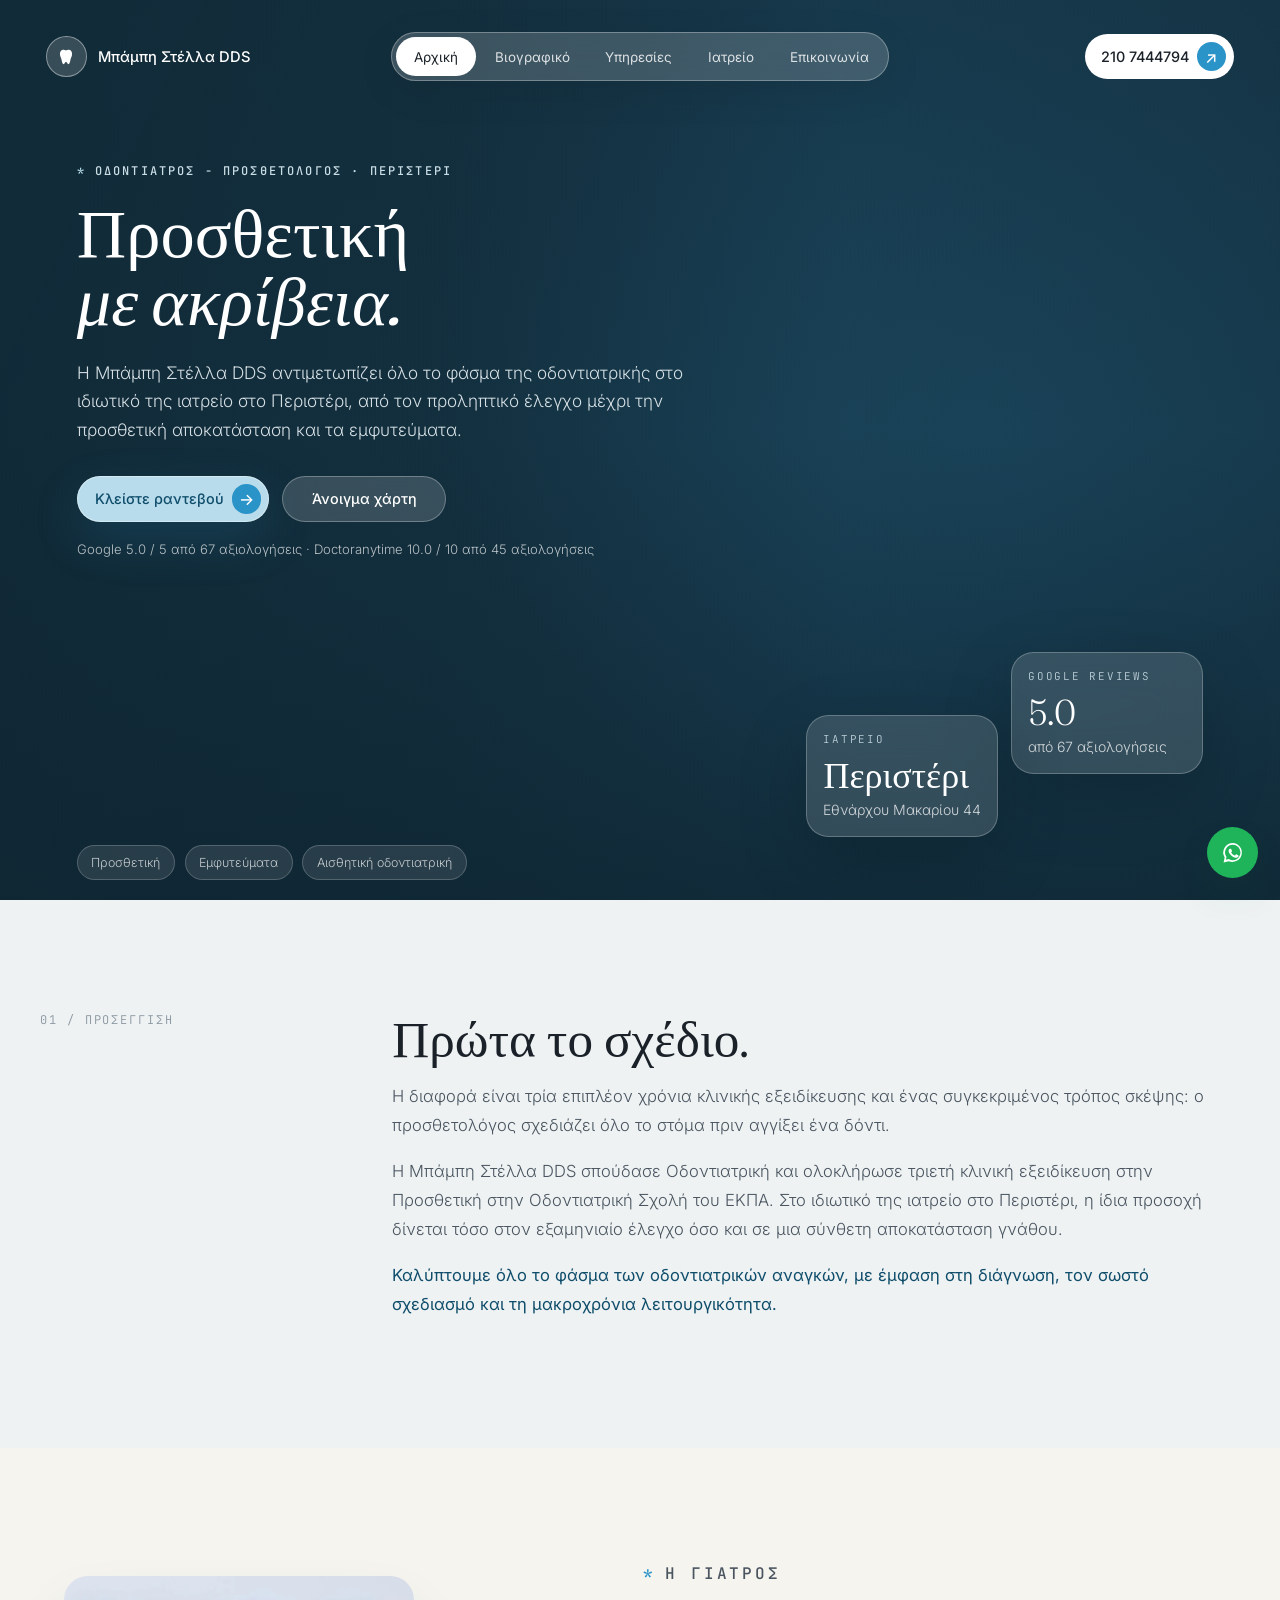
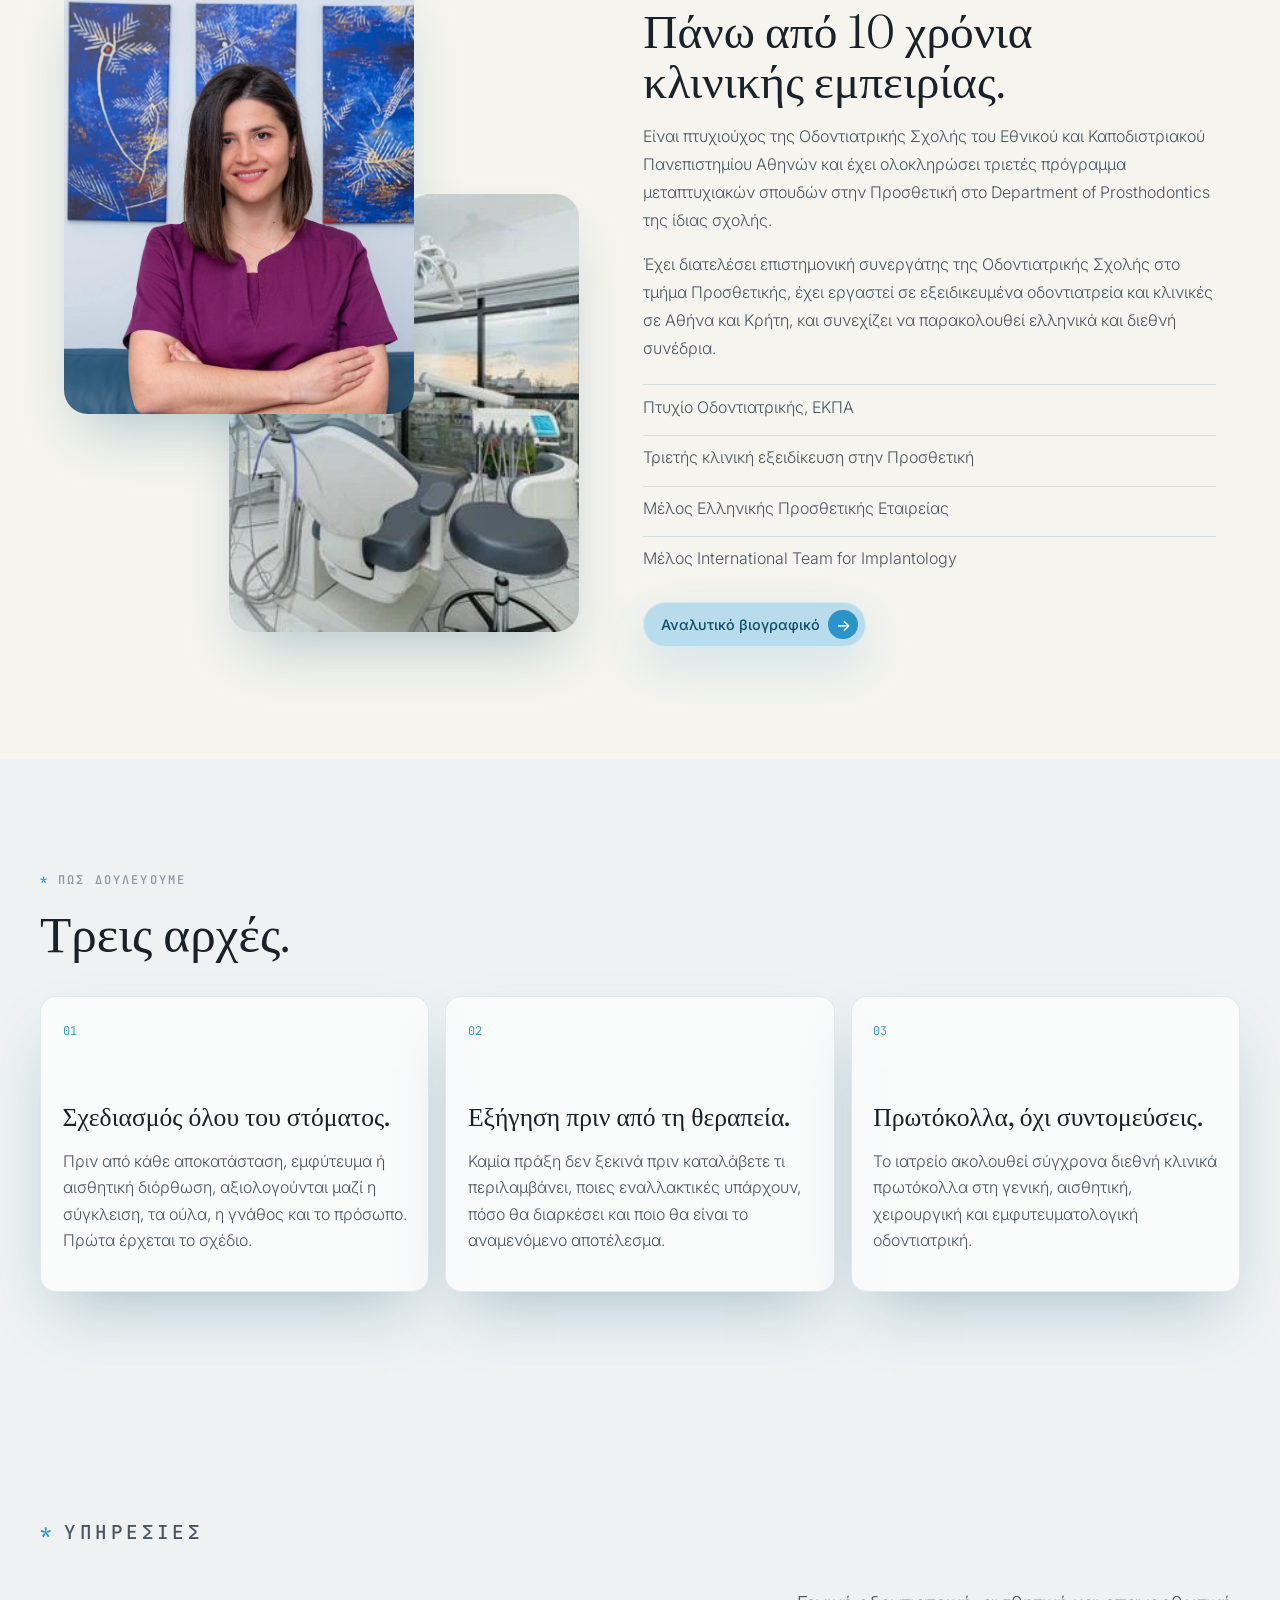
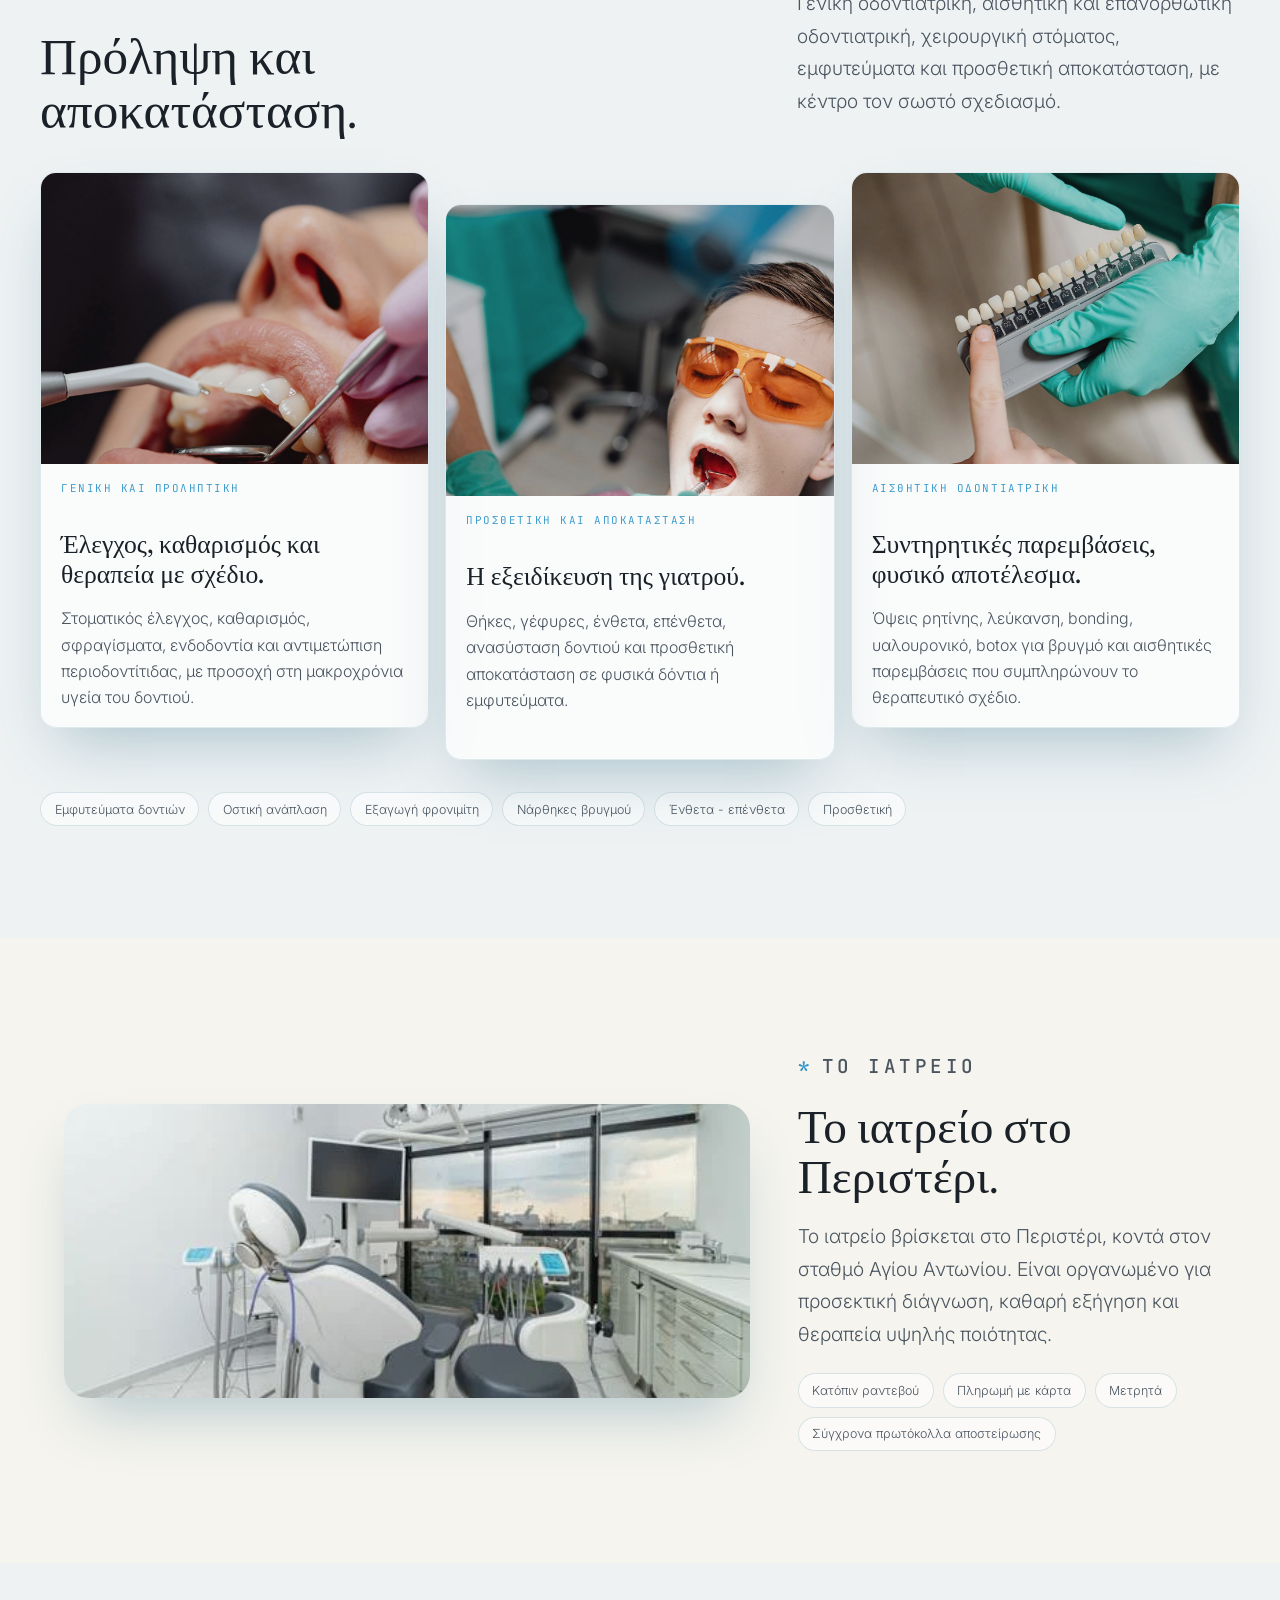
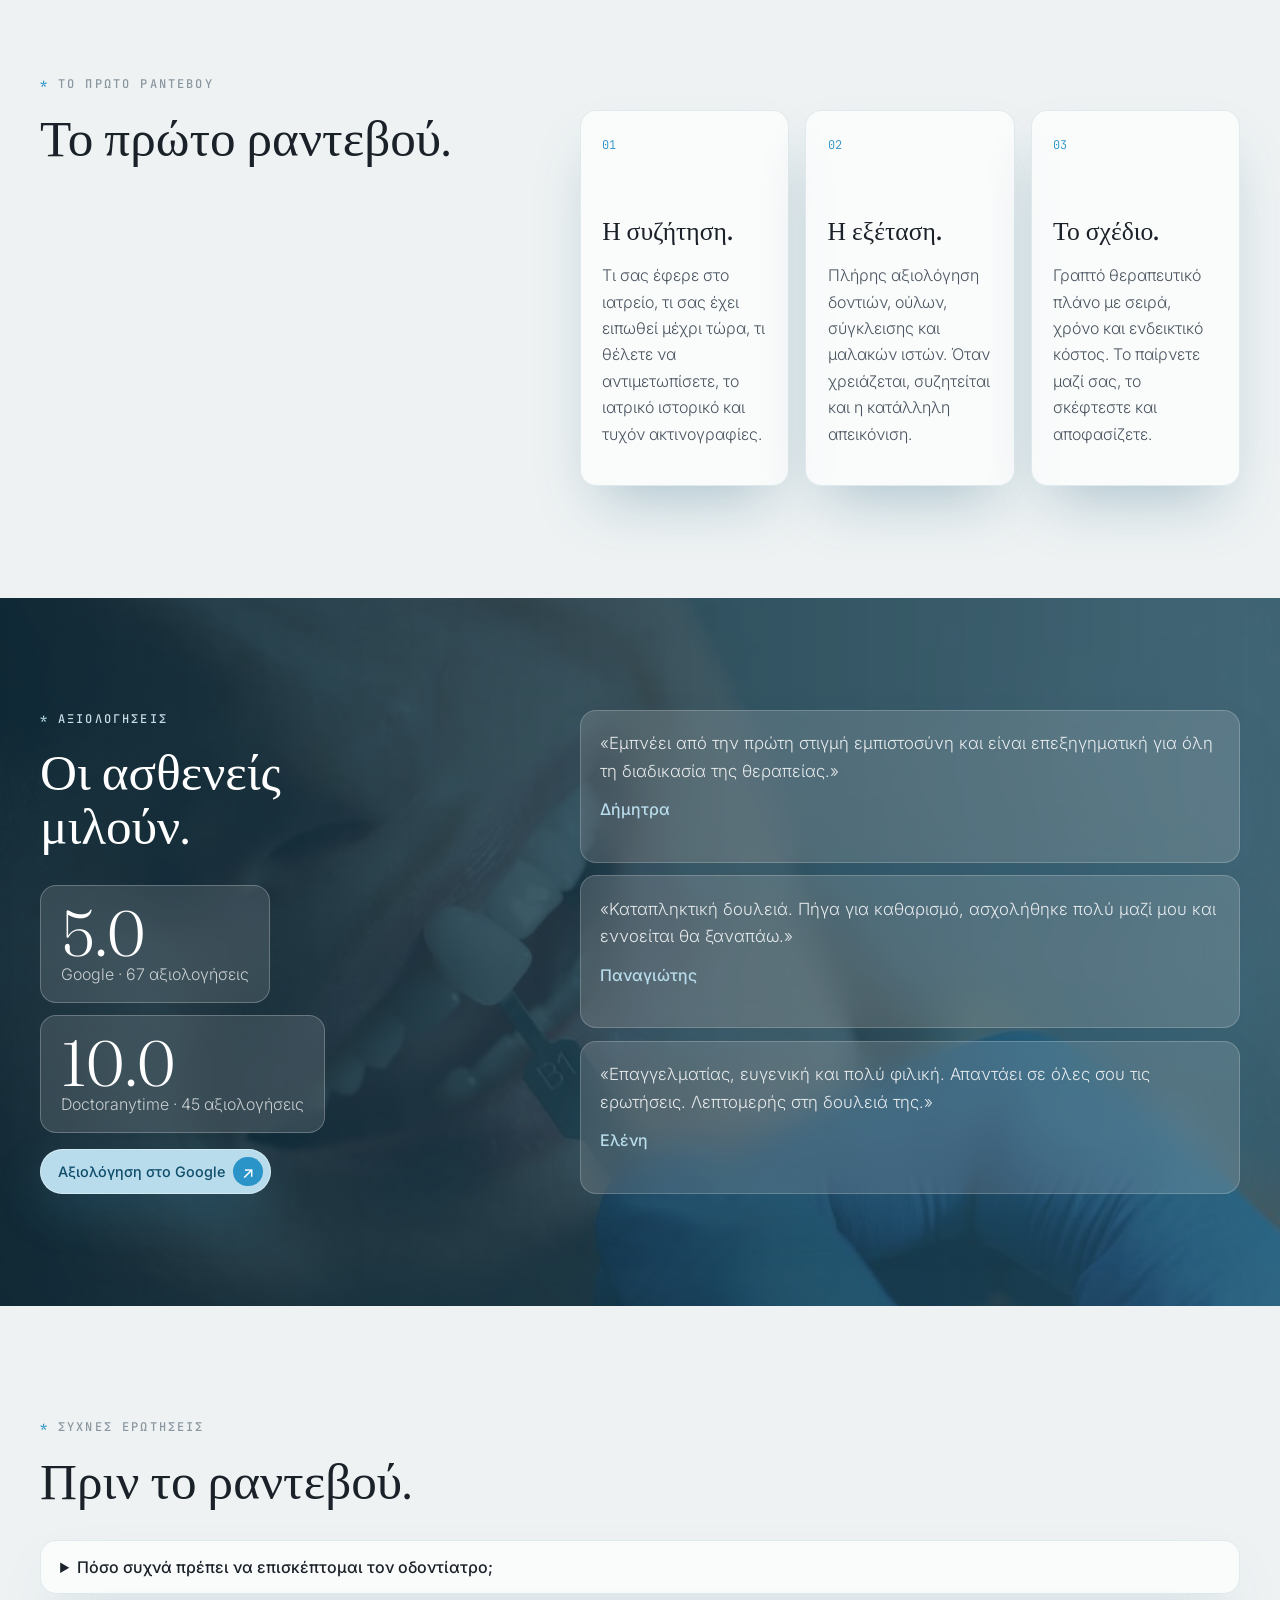
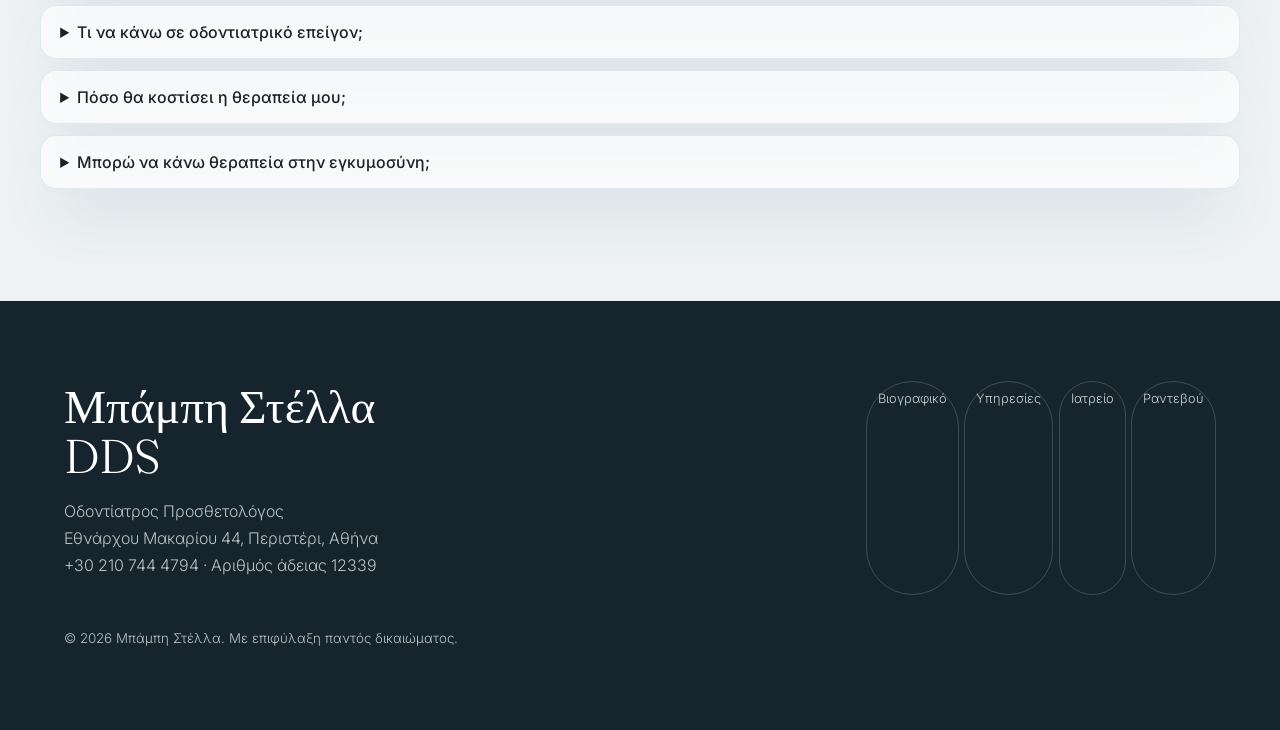
==== index.html @ 9ada973e "Deploy Stella Bampi website" ====
<!DOCTYPE html>
<html lang="el">
<head>
  <meta charset="UTF-8" />
  <meta name="viewport" content="width=device-width, initial-scale=1.0" />
  <title>Μπάμπη Στέλλα DDS - Οδοντίατρος Προσθετολόγος | Περιστέρι</title>
  <meta name="description" content="Η Μπάμπη Στέλλα DDS είναι Οδοντίατρος - Προσθετολόγος στο Περιστέρι, με εξειδίκευση στην προσθετική, τα εμφυτεύματα και την αισθητική οδοντιατρική." />
  <link rel="preconnect" href="https://fonts.googleapis.com">
  <link rel="preconnect" href="https://fonts.gstatic.com" crossorigin>
  <link rel="preload" href="assets/hero-prosthetics-video-small.mp4" as="video" type="video/mp4">
  <link href="https://fonts.googleapis.com/css2?family=Fraunces:ital,opsz,wght@0,9..144,300;0,9..144,400;0,9..144,500;1,9..144,400&family=Inter:wght@300;400;500;600&family=JetBrains+Mono:wght@400;500&display=swap" rel="stylesheet">
  <link rel="stylesheet" href="styles.css" />
</head>
<body>
  <main class="site-shell">
    <section class="hero" aria-labelledby="hero-title">
      <video class="hero__media" autoplay muted loop playsinline preload="auto" aria-hidden="true" data-motion-video>
        <source src="assets/hero-prosthetics-video-small.mp4" type="video/mp4" />
      </video>
      <picture class="hero__picture" aria-hidden="true">
        <img src="assets/hero-prosthetics.jpg" alt="" />
      </picture>
      <div class="hero__wash" aria-hidden="true"></div>
      <div class="hero__grain" aria-hidden="true"></div>

      <header class="topbar" aria-label="Κύρια πλοήγηση">
        <a class="brand" href="index.html" aria-label="Αρχική">
          <span class="brand__mark" aria-hidden="true">
            <svg viewBox="0 0 24 24" role="img">
              <path d="M8.7 3.4c1.2 0 2 .6 3.3.6s2.1-.6 3.3-.6c2.4 0 4 2.1 4 4.8 0 2.8-1.4 4.8-2 7.4-.5 2.2-.9 5-2.5 5-1.2 0-1.4-2.6-2.8-2.6s-1.6 2.6-2.8 2.6c-1.6 0-2-2.8-2.5-5-.6-2.6-2-4.6-2-7.4 0-2.7 1.6-4.8 4-4.8Z" />
            </svg>
          </span>
          <span class="brand__text">Μπάμπη Στέλλα DDS</span>
        </a>

        <nav class="nav-pill" aria-label="Σελίδες">
          <a class="is-active" href="index.html">Αρχική</a>
          <a href="bio.html">Βιογραφικό</a>
          <a href="#services">Υπηρεσίες</a>
          <a href="#practice">Ιατρείο</a>
          <a href="contact.html">Επικοινωνία</a>
        </nav>
        <button class="nav-toggle" type="button" aria-label="Άνοιγμα μενού" aria-expanded="false" data-nav-toggle>
          <span></span>
          <span></span>
        </button>

        <a class="topbar__cta" href="tel:+302107444794">
          <span>210 7444794</span>
          <span class="icon-circle" aria-hidden="true">↗</span>
        </a>
      </header>

      <div class="hero__content">
        <p class="eyebrow">Οδοντίατρος - Προσθετολόγος · Περιστέρι</p>
        <h1 id="hero-title">
          <span class="line">Προσθετική</span>
          <span class="line line--italic">με ακρίβεια.</span>
        </h1>
        <p class="hero__copy">
          Η Μπάμπη Στέλλα DDS αντιμετωπίζει όλο το φάσμα της οδοντιατρικής στο ιδιωτικό της ιατρείο στο Περιστέρι, από τον προληπτικό έλεγχο μέχρι την προσθετική αποκατάσταση και τα εμφυτεύματα.
        </p>

        <div class="hero__actions" aria-label="Κύριες ενέργειες">
          <a class="btn btn--primary" href="contact.html">
            <span>Κλείστε ραντεβού</span>
            <span class="icon-circle" aria-hidden="true">→</span>
          </a>
          <a class="btn btn--glass" href="https://www.google.com/maps/search/?api=1&query=%CE%95%CE%B8%CE%BD%CE%AC%CF%81%CF%87%CE%BF%CF%85%20%CE%9C%CE%B1%CE%BA%CE%B1%CF%81%CE%AF%CE%BF%CF%85%2044%2C%20%CE%A0%CE%B5%CF%81%CE%B9%CF%83%CF%84%CE%AD%CF%81%CE%B9%2C%20%CE%91%CE%B8%CE%AE%CE%BD%CE%B1" target="_blank" rel="noopener">Άνοιγμα χάρτη</a>
        </div>

        <p class="trust-line">
          Google 5.0 / 5 από 67 αξιολογήσεις · Doctoranytime 10.0 / 10 από 45 αξιολογήσεις
        </p>
      </div>

      <aside class="hero-card hero-card--rating" aria-label="Αξιολογήσεις ασθενών">
        <span class="hero-card__label">Google reviews</span>
        <strong>5.0</strong>
        <span>από 67 αξιολογήσεις</span>
      </aside>

      <aside class="hero-card hero-card--location" aria-label="Τοποθεσία ιατρείου">
        <span class="hero-card__label">Ιατρείο</span>
        <strong>Περιστέρι</strong>
        <span>Εθνάρχου Μακαρίου 44</span>
      </aside>

      <div class="next-hint" aria-hidden="true">
        <span>Προσθετική</span>
        <span>Εμφυτεύματα</span>
        <span>Αισθητική οδοντιατρική</span>
      </div>
    </section>

    <section class="opening-section" aria-labelledby="opening-title">
      <div class="section-inner opening-grid">
        <p class="section-index">01 / Προσέγγιση</p>
        <div>
          <h2 id="opening-title">Πρώτα το σχέδιο.</h2>
          <p class="lead">
            Η διαφορά είναι τρία επιπλέον χρόνια κλινικής εξειδίκευσης και ένας συγκεκριμένος τρόπος σκέψης: ο προσθετολόγος σχεδιάζει όλο το στόμα πριν αγγίξει ένα δόντι.
          </p>
          <p>
            Η Μπάμπη Στέλλα DDS σπούδασε Οδοντιατρική και ολοκλήρωσε τριετή κλινική εξειδίκευση στην Προσθετική στην Οδοντιατρική Σχολή του ΕΚΠΑ. Στο ιδιωτικό της ιατρείο στο Περιστέρι, η ίδια προσοχή δίνεται τόσο στον εξαμηνιαίο έλεγχο όσο και σε μια σύνθετη αποκατάσταση γνάθου.
          </p>
          <p class="quiet-line">Καλύπτουμε όλο το φάσμα των οδοντιατρικών αναγκών, με έμφαση στη διάγνωση, τον σωστό σχεδιασμό και τη μακροχρόνια λειτουργικότητα.</p>
        </div>
      </div>
    </section>

    <section class="about-section" id="about" aria-labelledby="about-title">
      <div class="about-media">
        <img class="about-media__main" src="assets/dr-stella-mpampi.webp" alt="Η Μπάμπη Στέλλα DDS στο ιατρείο της" />
        <img class="about-media__side" src="assets/practice-room.webp" alt="Ο χώρος του οδοντιατρείου στο Περιστέρι" />
      </div>
      <div class="about-copy">
        <p class="eyebrow eyebrow--dark">Η ΓΙΑΤΡΟΣ</p>
        <h2 id="about-title">Πάνω από 10 χρόνια κλινικής εμπειρίας.</h2>
        <p>
          Είναι πτυχιούχος της Οδοντιατρικής Σχολής του Εθνικού και Καποδιστριακού Πανεπιστημίου Αθηνών και έχει ολοκληρώσει τριετές πρόγραμμα μεταπτυχιακών σπουδών στην Προσθετική στο Department of Prosthodontics της ίδιας σχολής.
        </p>
        <p>
          Έχει διατελέσει επιστημονική συνεργάτης της Οδοντιατρικής Σχολής στο τμήμα Προσθετικής, έχει εργαστεί σε εξειδικευμένα οδοντιατρεία και κλινικές σε Αθήνα και Κρήτη, και συνεχίζει να παρακολουθεί ελληνικά και διεθνή συνέδρια.
        </p>
        <ul class="credential-list" aria-label="Πιστοποιήσεις">
          <li>Πτυχίο Οδοντιατρικής, ΕΚΠΑ</li>
          <li>Τριετής κλινική εξειδίκευση στην Προσθετική</li>
          <li>Μέλος Ελληνικής Προσθετικής Εταιρείας</li>
          <li>Μέλος International Team for Implantology</li>
        </ul>
        <a class="btn btn--primary about-link" href="bio.html">
          <span>Αναλυτικό βιογραφικό</span>
          <span class="icon-circle" aria-hidden="true">→</span>
        </a>
      </div>
    </section>

    <section class="principles-section" aria-labelledby="principles-title">
      <div class="section-inner">
        <p class="eyebrow eyebrow--dark">Πώς δουλεύουμε</p>
        <h2 id="principles-title">Τρεις αρχές.</h2>
        <div class="principle-grid">
          <article>
            <span>01</span>
            <h3>Σχεδιασμός όλου του στόματος.</h3>
            <p>Πριν από κάθε αποκατάσταση, εμφύτευμα ή αισθητική διόρθωση, αξιολογούνται μαζί η σύγκλειση, τα ούλα, η γνάθος και το πρόσωπο. Πρώτα έρχεται το σχέδιο.</p>
          </article>
          <article>
            <span>02</span>
            <h3>Εξήγηση πριν από τη θεραπεία.</h3>
            <p>Καμία πράξη δεν ξεκινά πριν καταλάβετε τι περιλαμβάνει, ποιες εναλλακτικές υπάρχουν, πόσο θα διαρκέσει και ποιο θα είναι το αναμενόμενο αποτέλεσμα.</p>
          </article>
          <article>
            <span>03</span>
            <h3>Πρωτόκολλα, όχι συντομεύσεις.</h3>
            <p>Το ιατρείο ακολουθεί σύγχρονα διεθνή κλινικά πρωτόκολλα στη γενική, αισθητική, χειρουργική και εμφυτευματολογική οδοντιατρική.</p>
          </article>
        </div>
      </div>
    </section>

    <section class="services-section" id="services" aria-labelledby="services-title">
      <div class="section-inner">
        <div class="section-heading">
          <p class="eyebrow eyebrow--dark">Υπηρεσίες</p>
          <h2 id="services-title">Πρόληψη και αποκατάσταση.</h2>
          <p>
            Γενική οδοντιατρική, αισθητική και επανορθωτική οδοντιατρική, χειρουργική στόματος, εμφυτεύματα και προσθετική αποκατάσταση, με κέντρο τον σωστό σχεδιασμό.
          </p>
        </div>

        <div class="service-clusters">
          <article class="service-card">
            <img src="assets/pillar-prevention.jpg" alt="Υλικά προληπτικής οδοντιατρικής" />
            <span>Γενική και προληπτική</span>
            <h3>Έλεγχος, καθαρισμός και θεραπεία με σχέδιο.</h3>
            <p>Στοματικός έλεγχος, καθαρισμός, σφραγίσματα, ενδοδοντία και αντιμετώπιση περιοδοντίτιδας, με προσοχή στη μακροχρόνια υγεία του δοντιού.</p>
          </article>
          <article class="service-card service-card--featured">
            <img src="assets/pillar-restoration.jpg" alt="Προσθετική αποκατάσταση δοντιών" />
            <span>Προσθετική και αποκατάσταση</span>
            <h3>Η εξειδίκευση της γιατρού.</h3>
            <p>Θήκες, γέφυρες, ένθετα, επένθετα, ανασύσταση δοντιού και προσθετική αποκατάσταση σε φυσικά δόντια ή εμφυτεύματα.</p>
          </article>
          <article class="service-card">
            <img src="assets/pillar-aesthetic.jpg" alt="Αισθητική οδοντιατρική και προσθετική λεπτομέρεια" />
            <span>Αισθητική οδοντιατρική</span>
            <h3>Συντηρητικές παρεμβάσεις, φυσικό αποτέλεσμα.</h3>
            <p>Όψεις ρητίνης, λεύκανση, bonding, υαλουρονικό, botox για βρυγμό και αισθητικές παρεμβάσεις που συμπληρώνουν το θεραπευτικό σχέδιο.</p>
          </article>
        </div>

        <div class="treatment-list" aria-label="Ενδεικτικές θεραπείες">
          <span>Εμφυτεύματα δοντιών</span>
          <span>Οστική ανάπλαση</span>
          <span>Εξαγωγή φρονιμίτη</span>
          <span>Νάρθηκες βρυγμού</span>
          <span>Ένθετα - επένθετα</span>
          <span>Προσθετική</span>
        </div>
      </div>
    </section>

    <section class="practice-section" id="practice" aria-labelledby="practice-title">
      <div class="practice-image">
        <img src="assets/practice-room.webp" alt="Η οδοντιατρική έδρα και ο χώρος του ιατρείου" />
      </div>
      <div class="practice-copy">
        <p class="eyebrow eyebrow--dark">Το ιατρείο</p>
        <h2 id="practice-title">Το ιατρείο στο Περιστέρι.</h2>
        <p>
          Το ιατρείο βρίσκεται στο Περιστέρι, κοντά στον σταθμό Αγίου Αντωνίου. Είναι οργανωμένο για προσεκτική διάγνωση, καθαρή εξήγηση και θεραπεία υψηλής ποιότητας.
        </p>
        <div class="detail-grid">
          <span>Κατόπιν ραντεβού</span>
          <span>Πληρωμή με κάρτα</span>
          <span>Μετρητά</span>
          <span>Σύγχρονα πρωτόκολλα αποστείρωσης</span>
        </div>
      </div>
    </section>

    <section class="visit-section" aria-labelledby="visit-title">
      <div class="section-inner visit-grid">
        <div>
          <p class="eyebrow eyebrow--dark">Το πρώτο ραντεβού</p>
          <h2 id="visit-title">Το πρώτο ραντεβού.</h2>
        </div>
        <div class="visit-steps">
          <article>
            <span>01</span>
            <h3>Η συζήτηση.</h3>
            <p>Τι σας έφερε στο ιατρείο, τι σας έχει ειπωθεί μέχρι τώρα, τι θέλετε να αντιμετωπίσετε, το ιατρικό ιστορικό και τυχόν ακτινογραφίες.</p>
          </article>
          <article>
            <span>02</span>
            <h3>Η εξέταση.</h3>
            <p>Πλήρης αξιολόγηση δοντιών, ούλων, σύγκλεισης και μαλακών ιστών. Όταν χρειάζεται, συζητείται και η κατάλληλη απεικόνιση.</p>
          </article>
          <article>
            <span>03</span>
            <h3>Το σχέδιο.</h3>
            <p>Γραπτό θεραπευτικό πλάνο με σειρά, χρόνο και ενδεικτικό κόστος. Το παίρνετε μαζί σας, το σκέφτεστε και αποφασίζετε.</p>
          </article>
        </div>
      </div>
    </section>

    <section class="reviews-section" aria-labelledby="reviews-title">
      <div class="section-inner reviews-grid">
        <div>
          <p class="eyebrow">Αξιολογήσεις</p>
          <h2 id="reviews-title">Οι ασθενείς μιλούν.</h2>
          <div class="review-score">
            <strong>5.0</strong>
            <span>Google · 67 αξιολογήσεις</span>
          </div>
          <div class="review-score review-score--secondary">
            <strong>10.0</strong>
            <span>Doctoranytime · 45 αξιολογήσεις</span>
          </div>
          <a class="btn btn--primary review-link" href="https://www.google.com/maps/search/?api=1&query=%CE%9C%CF%80%CE%AC%CE%BC%CF%80%CE%B7%20%CE%A3%CF%84%CE%AD%CE%BB%CE%BB%CE%B1%20DDS%20%CE%95%CE%B8%CE%BD%CE%AC%CF%81%CF%87%CE%BF%CF%85%20%CE%9C%CE%B1%CE%BA%CE%B1%CF%81%CE%AF%CE%BF%CF%85%2044%20%CE%A0%CE%B5%CF%81%CE%B9%CF%83%CF%84%CE%AD%CF%81%CE%B9" target="_blank" rel="noopener">
            <span>Αξιολόγηση στο Google</span>
            <span class="icon-circle" aria-hidden="true">↗</span>
          </a>
        </div>
        <div class="quote-list">
          <blockquote>
            <p>«Εμπνέει από την πρώτη στιγμή εμπιστοσύνη και είναι επεξηγηματική για όλη τη διαδικασία της θεραπείας.»</p>
            <cite>Δήμητρα</cite>
          </blockquote>
          <blockquote>
            <p>«Καταπληκτική δουλειά. Πήγα για καθαρισμό, ασχολήθηκε πολύ μαζί μου και εννοείται θα ξαναπάω.»</p>
            <cite>Παναγιώτης</cite>
          </blockquote>
          <blockquote>
            <p>«Επαγγελματίας, ευγενική και πολύ φιλική. Απαντάει σε όλες σου τις ερωτήσεις. Λεπτομερής στη δουλειά της.»</p>
            <cite>Ελένη</cite>
          </blockquote>
        </div>
      </div>
    </section>

    <section class="faq-section" aria-labelledby="faq-title">
      <div class="section-inner">
        <p class="eyebrow eyebrow--dark">Συχνές ερωτήσεις</p>
        <h2 id="faq-title">Πριν το ραντεβού.</h2>
        <div class="faq-list">
          <details>
            <summary>Πόσο συχνά πρέπει να επισκέπτομαι τον οδοντίατρο;</summary>
            <p>Συνήθως ένας προληπτικός έλεγχος και καθαρισμός κάθε έξι μήνες βοηθά να εντοπίζονται έγκαιρα τερηδόνες, ουλίτιδα, περιοδοντικά προβλήματα ή φθορές σε παλιές αποκαταστάσεις. Σε ασθενείς με περιοδοντίτιδα, εμφυτεύματα ή έντονο βρυγμό, το διάστημα μπορεί να είναι μικρότερο.</p>
          </details>
          <details>
            <summary>Τι να κάνω σε οδοντιατρικό επείγον;</summary>
            <p>Καλέστε άμεσα το ιατρείο, ειδικά αν υπάρχει έντονος πόνος, πρήξιμο, τραυματισμός, σπασμένο δόντι ή αποκόλληση προσθετικής εργασίας. Αν υπάρχει δυσκολία στην αναπνοή, πυρετός ή γρήγορα αυξανόμενο οίδημα, απευθυνθείτε σε εφημερεύον νοσοκομείο.</p>
          </details>
          <details>
            <summary>Πόσο θα κοστίσει η θεραπεία μου;</summary>
            <p>Μετά την πρώτη επίσκεψη λαμβάνετε θεραπευτικό πλάνο με ενδεικτικό κόστος, πριν ξεκινήσει οποιαδήποτε πράξη.</p>
          </details>
          <details>
            <summary>Μπορώ να κάνω θεραπεία στην εγκυμοσύνη;</summary>
            <p>Ναι, όταν υπάρχει ανάγκη. Ο έλεγχος, η αντιμετώπιση πόνου, τα σφραγίσματα και η θεραπεία των ούλων μπορούν να γίνουν με την κατάλληλη προσαρμογή. Η λεύκανση αναβάλλεται για μετά την εγκυμοσύνη και τον θηλασμό.</p>
          </details>
        </div>
      </div>
    </section>
  </main>

  <footer class="site-footer">
    <div>
      <h2>Μπάμπη Στέλλα DDS</h2>
      <p>Οδοντίατρος Προσθετολόγος<br>Εθνάρχου Μακαρίου 44, Περιστέρι, Αθήνα<br>+30 210 744 4794 · Αριθμός άδειας 12339</p>
    </div>
    <nav aria-label="Πλοήγηση υποσέλιδου">
      <a href="bio.html">Βιογραφικό</a>
      <a href="#services">Υπηρεσίες</a>
      <a href="#practice">Ιατρείο</a>
      <a href="contact.html">Ραντεβού</a>
    </nav>
    <small>© 2026 Μπάμπη Στέλλα. Με επιφύλαξη παντός δικαιώματος.</small>
  </footer>

  <a class="whatsapp-float" href="https://wa.me/302107444794" target="_blank" rel="noopener" aria-label="WhatsApp">
    <svg viewBox="0 0 24 24" aria-hidden="true">
      <path d="M12.04 3.5a8.28 8.28 0 0 0-7.1 12.55L4 20.5l4.56-1.07A8.27 8.27 0 1 0 12.04 3.5Zm0 1.55a6.72 6.72 0 1 1 0 13.44 6.8 6.8 0 0 1-3.25-.84l-.28-.15-2.5.59.52-2.45-.17-.28a6.72 6.72 0 0 1 5.68-10.31Zm-2.36 3.4c-.14 0-.37.05-.56.27-.19.22-.74.72-.74 1.75s.76 2.03.86 2.17c.11.14 1.47 2.35 3.65 3.2 1.8.7 2.17.56 2.56.53.39-.04 1.27-.52 1.45-1.02.18-.5.18-.93.12-1.02-.05-.09-.19-.14-.4-.25-.21-.1-1.27-.63-1.47-.7-.19-.07-.33-.1-.47.11-.14.21-.54.7-.66.84-.12.14-.25.16-.46.05-.21-.1-.9-.33-1.71-1.05-.63-.57-1.06-1.27-1.18-1.48-.12-.21-.01-.33.09-.43.09-.09.21-.25.32-.37.1-.12.14-.21.21-.35.07-.14.04-.26-.02-.37-.05-.1-.47-1.14-.65-1.56-.17-.41-.35-.36-.49-.36h-.42Z" />
    </svg>
  </a>

  <script src="script.js"></script>
</body>
</html>
---- styles.css ----
:root {
  --color-sky-50: #f3f6f8;
  --color-sky-100: #e6edf1;
  --color-sky-200: #c9d8e0;
  --color-sky-300: #9ab8c9;
  --color-sky-400: #6c98b1;
  --color-sky-500: #4a7d99;
  --color-sky-600: #3a6883;
  --color-sky-700: #2d5269;
  --color-accent: #2a93c8;
  --color-accent-soft: #b8dceb;
  --color-accent-ink: #0f4d6b;
  --color-paper: #eef2f3;
  --color-paper-warm: #f5f4ee;
  --color-ink: #1a2128;
  --color-ink-soft: #4a5560;
  --color-ink-muted: #8a96a0;
  --font-display: "Fraunces", Georgia, serif;
  --font-body: "Inter", system-ui, sans-serif;
  --font-mono: "JetBrains Mono", monospace;
  --radius-pill: 999px;
  --shadow-card: 0 30px 60px -20px rgba(42, 104, 131, 0.35);
}

* {
  box-sizing: border-box;
}

html {
  scroll-behavior: smooth;
}

body {
  margin: 0;
  overflow-x: hidden;
  background: var(--color-paper);
  color: var(--color-ink);
  font-family: var(--font-body);
  font-weight: 300;
  letter-spacing: 0;
}

a {
  color: inherit;
  text-decoration: none;
}

img,
video {
  display: block;
  max-width: 100%;
}

.site-shell {
  overflow: clip;
}

.section-inner {
  width: min(1200px, calc(100% - 2rem));
  margin-inline: auto;
}

.hero {
  position: relative;
  min-height: 100svh;
  overflow: clip;
  isolation: isolate;
  color: white;
  background: #1d485f;
}

.hero__picture,
.hero__media {
  position: absolute;
  inset: -2%;
  z-index: -5;
  width: 104%;
  height: 104%;
}

.hero__picture img,
.hero__media {
  width: 100%;
  height: 100%;
  max-width: none;
  object-fit: cover;
  object-position: 64% 54%;
}

.hero__picture {
  z-index: -7;
  opacity: 0;
}

.hero__media {
  z-index: -6;
  filter: saturate(0.82) contrast(0.96);
  transform: scale(1.02);
  animation: hero-breathe 18s cubic-bezier(0.16, 1, 0.3, 1) infinite alternate;
}

.hero__wash {
  position: absolute;
  inset: 0;
  z-index: -3;
  background:
    radial-gradient(circle at 78% 48%, rgba(42, 147, 200, 0.08), transparent 32rem),
    linear-gradient(90deg, rgba(15, 38, 50, 0.86) 0%, rgba(15, 38, 50, 0.66) 34%, rgba(15, 38, 50, 0.2) 66%, rgba(15, 38, 50, 0.38) 100%),
    linear-gradient(180deg, rgba(10, 27, 37, 0.26), rgba(10, 27, 37, 0.14) 48%, rgba(10, 27, 37, 0.62));
}

.hero__grain {
  position: absolute;
  inset: 0;
  z-index: -2;
  pointer-events: none;
  opacity: 0.16;
  background-image:
    linear-gradient(115deg, rgba(255, 255, 255, 0.08), transparent 32%),
    repeating-linear-gradient(90deg, rgba(255, 255, 255, 0.05) 0 1px, transparent 1px 4px);
  mix-blend-mode: soft-light;
}

.topbar {
  position: absolute;
  top: clamp(1rem, 2.8vw, 2rem);
  left: clamp(1rem, 3.6vw, 3rem);
  right: clamp(1rem, 3.6vw, 3rem);
  z-index: 5;
  display: grid;
  grid-template-columns: 1fr auto 1fr;
  align-items: center;
  gap: 1rem;
}

.brand {
  display: inline-flex;
  align-items: center;
  gap: 0.7rem;
  width: fit-content;
  color: white;
  font-weight: 500;
}

.brand--dark {
  color: var(--color-ink);
}

.brand__mark {
  display: grid;
  width: 2.55rem;
  aspect-ratio: 1;
  place-items: center;
  border: 1px solid rgba(255, 255, 255, 0.42);
  border-radius: 50%;
  background: rgba(255, 255, 255, 0.16);
}

.brand__mark svg {
  width: 1.25rem;
  height: 1.25rem;
  fill: currentColor;
}

.brand--dark .brand__mark {
  border-color: rgba(42, 104, 131, 0.22);
  background: white;
}

.brand__text {
  font-size: 0.92rem;
}

.nav-pill {
  display: flex;
  align-items: center;
  gap: 0.25rem;
  padding: 0.25rem;
  border: 1px solid rgba(255, 255, 255, 0.3);
  border-radius: var(--radius-pill);
  background: rgba(255, 255, 255, 0.18);
  box-shadow: 0 10px 40px rgba(0, 0, 0, 0.08);
  backdrop-filter: blur(20px);
}

.nav-pill a {
  min-width: 5rem;
  padding: 0.72rem 0.95rem;
  border-radius: var(--radius-pill);
  color: rgba(255, 255, 255, 0.82);
  font-size: 0.84rem;
  font-weight: 400;
  text-align: center;
  transition: background 260ms ease, color 260ms ease, transform 260ms ease;
}

.nav-pill a:hover,
.nav-pill a:focus-visible {
  color: white;
  background: rgba(255, 255, 255, 0.16);
  transform: translateY(-1px);
}

.nav-pill .is-active {
  background: white;
  color: var(--color-ink);
}

.nav-pill--light {
  border-color: rgba(42, 104, 131, 0.18);
  background: rgba(255, 255, 255, 0.7);
}

.nav-pill--light a {
  color: var(--color-ink-soft);
}

.nav-pill--light a:hover,
.nav-pill--light a:focus-visible {
  color: var(--color-ink);
  background: var(--color-sky-50);
}

.nav-pill--light .is-active {
  background: var(--color-ink);
  color: white;
}

.nav-toggle {
  display: none;
  width: 2.75rem;
  height: 2.75rem;
  place-items: center;
  border: 1px solid rgba(255, 255, 255, 0.3);
  border-radius: 50%;
  background: rgba(255, 255, 255, 0.18);
  color: white;
  backdrop-filter: blur(18px);
  cursor: pointer;
}

.nav-toggle span {
  display: block;
  width: 1rem;
  height: 1px;
  background: currentColor;
  transition: transform 260ms ease;
}

.nav-toggle span + span {
  margin-top: -0.45rem;
}

.nav-toggle--dark {
  border-color: rgba(42, 104, 131, 0.18);
  background: rgba(255, 255, 255, 0.72);
  color: var(--color-ink);
}

.topbar.is-menu-open .nav-toggle span:first-child,
.contact-header.is-menu-open .nav-toggle span:first-child {
  transform: translateY(0.27rem) rotate(45deg);
}

.topbar.is-menu-open .nav-toggle span:last-child,
.contact-header.is-menu-open .nav-toggle span:last-child {
  transform: translateY(-0.27rem) rotate(-45deg);
}

.topbar__cta,
.btn {
  display: inline-flex;
  align-items: center;
  justify-content: center;
  gap: 0.5rem;
  min-height: 2.75rem;
  border-radius: var(--radius-pill);
  font-size: 0.9rem;
  font-weight: 500;
  transition: transform 320ms cubic-bezier(0.16, 1, 0.3, 1), box-shadow 320ms ease, background 320ms ease;
}

.topbar__cta {
  justify-self: end;
  padding: 0.48rem 0.48rem 0.48rem 1rem;
  background: white;
  color: var(--color-ink);
}

.whatsapp-float {
  position: fixed;
  right: clamp(1rem, 2vw, 1.35rem);
  bottom: clamp(1rem, 2vw, 1.35rem);
  z-index: 20;
  display: grid;
  width: 3.2rem;
  aspect-ratio: 1;
  place-items: center;
  border-radius: 50%;
  background: #1fb45a;
  color: white;
  box-shadow: 0 18px 40px -18px rgba(17, 92, 45, 0.8);
  transition: transform 260ms ease, box-shadow 260ms ease;
}

.whatsapp-float:hover,
.whatsapp-float:focus-visible {
  transform: translateY(-0.18rem);
  box-shadow: 0 22px 44px -18px rgba(17, 92, 45, 0.9);
}

.whatsapp-float svg {
  width: 1.72rem;
  height: 1.72rem;
  fill: currentColor;
}

.btn {
  padding: 0.5rem 0.5rem 0.5rem 1.12rem;
}

.btn:hover,
.btn:focus-visible,
.topbar__cta:hover,
.topbar__cta:focus-visible {
  transform: translateY(-2px);
}

.icon-circle {
  display: grid;
  width: 1.85rem;
  aspect-ratio: 1;
  place-items: center;
  border-radius: 50%;
  background: var(--color-accent);
  color: white;
  font-size: 1rem;
  line-height: 1;
  transition: transform 320ms cubic-bezier(0.16, 1, 0.3, 1);
}

.btn:hover .icon-circle,
.btn:focus-visible .icon-circle,
.topbar__cta:hover .icon-circle,
.topbar__cta:focus-visible .icon-circle {
  transform: translateX(2px);
}

.hero__content {
  position: relative;
  z-index: 2;
  width: min(44rem, calc(100% - 2rem));
  padding-top: clamp(8.2rem, 18vh, 12.5rem);
  margin-left: clamp(1rem, 6vw, 5.5rem);
}

.eyebrow {
  margin: 0 0 1.1rem;
  color: rgba(222, 241, 248, 0.9);
  font-family: var(--font-mono);
  font-size: 0.75rem;
  font-weight: 500;
  letter-spacing: 0.18em;
  line-height: 1.5;
  text-transform: uppercase;
}

.eyebrow::before {
  content: "*";
  margin-right: 0.55rem;
  color: var(--color-accent-soft);
}

.eyebrow--dark {
  color: var(--color-ink-muted);
}

.eyebrow--dark::before {
  color: var(--color-accent);
}

.hero h1,
.opening-section h2,
.about-section h2,
.principles-section h2,
.services-section h2,
.practice-section h2,
.visit-section h2,
.reviews-section h2,
.faq-section h2,
.contact-copy h1,
.site-footer h2 {
  margin: 0;
  font-family: var(--font-display);
  font-weight: 300;
  letter-spacing: 0;
}

.hero h1 {
  max-width: 10.5ch;
  font-size: clamp(3.25rem, 5.35vw, 5.25rem);
  line-height: 1;
}

.hero h1 .line {
  display: block;
}

.hero h1 .line--italic {
  font-style: italic;
  font-weight: 400;
}

.hero__copy {
  max-width: 39rem;
  margin: 1.5rem 0 0;
  color: rgba(239, 247, 250, 0.88);
  font-size: clamp(1.02rem, 1.35vw, 1.2rem);
  line-height: 1.65;
}

.hero__actions {
  display: flex;
  flex-wrap: wrap;
  gap: 0.8rem;
  margin-top: 2rem;
}

.btn--primary {
  background: var(--color-accent-soft);
  color: var(--color-accent-ink);
  box-shadow: 0 18px 48px rgba(42, 147, 200, 0.18), inset 0 0 0 1px rgba(255, 255, 255, 0.38);
}

.btn--primary:hover,
.btn--primary:focus-visible {
  box-shadow: 0 22px 60px rgba(42, 147, 200, 0.24), inset 0 0 0 1px rgba(255, 255, 255, 0.52);
}

.btn--glass {
  min-width: 10.25rem;
  padding: 0.5rem 1.2rem;
  border: 1px solid rgba(255, 255, 255, 0.28);
  background: rgba(255, 255, 255, 0.16);
  color: white;
  backdrop-filter: blur(18px);
}

.btn--glass:hover,
.btn--glass:focus-visible {
  background: rgba(255, 255, 255, 0.24);
}

.btn--outline {
  padding: 0.5rem 1.2rem;
  border: 1px solid rgba(42, 104, 131, 0.18);
  background: rgba(255, 255, 255, 0.62);
  color: var(--color-ink);
}

.btn--outline:hover,
.btn--outline:focus-visible {
  background: white;
}

.trust-line {
  max-width: 37rem;
  margin: 1.1rem 0 0;
  color: rgba(255, 255, 255, 0.7);
  font-size: 0.82rem;
  line-height: 1.55;
}

.hero-card {
  position: absolute;
  z-index: 3;
  width: 12rem;
  padding: 1rem;
  border: 1px solid rgba(255, 255, 255, 0.24);
  border-radius: 1.4rem;
  background: rgba(255, 255, 255, 0.14);
  box-shadow: 0 24px 70px rgba(0, 0, 0, 0.18);
  backdrop-filter: blur(22px);
  animation: card-drift 9s cubic-bezier(0.16, 1, 0.3, 1) infinite alternate;
}

.hero-card--rating {
  right: clamp(1rem, 6vw, 5.2rem);
  bottom: clamp(7rem, 14vh, 10rem);
}

.hero-card--location {
  right: clamp(12rem, 22vw, 22rem);
  bottom: clamp(2.5rem, 7vh, 5rem);
  animation-delay: -2.8s;
}

.hero-card__label {
  display: block;
  margin-bottom: 0.7rem;
  color: rgba(230, 247, 255, 0.76);
  font-family: var(--font-mono);
  font-size: 0.68rem;
  letter-spacing: 0.16em;
  text-transform: uppercase;
}

.hero-card strong {
  display: block;
  color: white;
  font-family: var(--font-display);
  font-size: 2.25rem;
  font-weight: 300;
  line-height: 1;
}

.hero-card span:last-child {
  display: block;
  margin-top: 0.45rem;
  color: rgba(255, 255, 255, 0.78);
  font-size: 0.88rem;
  line-height: 1.4;
}

.next-hint {
  position: absolute;
  left: clamp(1rem, 6vw, 5.5rem);
  right: clamp(1rem, 6vw, 5.5rem);
  bottom: 1.25rem;
  z-index: 4;
  display: flex;
  gap: 0.6rem;
  overflow: hidden;
}

.next-hint span,
.treatment-list span,
.detail-grid span {
  padding: 0.55rem 0.85rem;
  border-radius: var(--radius-pill);
  font-size: 0.78rem;
  white-space: nowrap;
}

.next-hint span {
  border: 1px solid rgba(255, 255, 255, 0.2);
  color: rgba(255, 255, 255, 0.72);
  background: rgba(255, 255, 255, 0.1);
  backdrop-filter: blur(12px);
}

.opening-section,
.principles-section,
.services-section,
.visit-section,
.faq-section {
  padding: clamp(4.5rem, 9vw, 7rem) 0;
}

.opening-grid {
  display: grid;
  grid-template-columns: 0.34fr 1fr;
  gap: clamp(2rem, 5vw, 5rem);
}

.section-index {
  margin: 0;
  color: var(--color-ink-muted);
  font-family: var(--font-mono);
  font-size: 0.75rem;
  letter-spacing: 0.16em;
  text-transform: uppercase;
}

.opening-section h2,
.principles-section h2,
.services-section h2,
.visit-section h2,
.reviews-section h2,
.faq-section h2 {
  max-width: 15ch;
  font-size: clamp(2.2rem, 4vw, 3.65rem);
  line-height: 1.05;
}

.opening-section .lead,
.section-heading p,
.practice-copy p,
.contact-copy p {
  color: var(--color-ink-soft);
  font-size: clamp(1.05rem, 1.5vw, 1.25rem);
  line-height: 1.7;
}

.opening-section p:not(.section-index) {
  max-width: 52rem;
  color: var(--color-ink-soft);
  font-size: 1.04rem;
  line-height: 1.75;
}

.quiet-line {
  color: var(--color-accent-ink) !important;
  font-weight: 400;
}

.about-section {
  display: grid;
  grid-template-columns: minmax(18rem, 0.9fr) minmax(0, 1fr);
  gap: clamp(1.5rem, 5vw, 5rem);
  align-items: center;
  padding: clamp(4.5rem, 9vw, 7rem) clamp(1rem, 5vw, 4rem);
  background: var(--color-paper-warm);
}

.about-media {
  position: relative;
  min-height: 41rem;
}

.about-media img {
  position: absolute;
  width: 68%;
  height: auto;
  aspect-ratio: 4 / 5;
  object-fit: cover;
  border-radius: 1.5rem;
  box-shadow: var(--shadow-card);
}

.about-media__main {
  z-index: 2;
  left: 0;
  top: 0;
}

.about-media__side {
  z-index: 1;
  right: 0;
  bottom: 0;
}

.about-copy {
  max-width: 45rem;
}

.about-copy h2,
.practice-section h2,
.contact-copy h1,
.site-footer h2 {
  max-width: 15ch;
  font-size: clamp(2.15rem, 3.7vw, 3.45rem);
  line-height: 1.06;
}

.about-copy p {
  color: var(--color-ink-soft);
  font-size: 1rem;
  line-height: 1.75;
}

.credential-list {
  display: grid;
  gap: 0.45rem;
  margin: 1.4rem 0 0;
  padding: 0;
  list-style: none;
}

.credential-list li {
  padding: 0.7rem 0;
  border-top: 1px solid rgba(42, 104, 131, 0.16);
  color: var(--color-ink-soft);
}

.about-link {
  width: fit-content;
  margin-top: 1.4rem;
}

.principle-grid,
.service-clusters,
.visit-steps {
  display: grid;
  grid-template-columns: repeat(3, minmax(0, 1fr));
  gap: 1rem;
  margin-top: 2.2rem;
}

.principle-grid article,
.visit-steps article,
.service-card,
.quote-list blockquote,
.faq-list details {
  border: 1px solid rgba(42, 104, 131, 0.12);
  border-radius: 1rem;
  background: rgba(255, 255, 255, 0.68);
  box-shadow: var(--shadow-card);
}

.principle-grid article,
.visit-steps article {
  min-height: 18rem;
  padding: 1.35rem;
  transition: transform 400ms cubic-bezier(0.16, 1, 0.3, 1), box-shadow 400ms ease;
}

.principle-grid article:hover,
.visit-steps article:hover,
.service-card:hover {
  transform: translateY(-0.45rem);
  box-shadow: 0 36px 70px -26px rgba(42, 104, 131, 0.42);
}

.principle-grid span,
.visit-steps span {
  color: var(--color-accent);
  font-family: var(--font-mono);
  font-size: 0.75rem;
}

.principle-grid h3,
.visit-steps h3,
.service-card h3 {
  margin: 4rem 0 0.7rem;
  font-family: var(--font-display);
  font-size: 1.6rem;
  font-weight: 400;
  line-height: 1.15;
}

.principle-grid p,
.visit-steps p,
.service-card p,
.faq-list p {
  color: var(--color-ink-soft);
  line-height: 1.65;
}

.section-heading {
  display: grid;
  grid-template-columns: minmax(0, 0.9fr) minmax(18rem, 0.55fr);
  gap: 2rem;
  align-items: end;
}

.section-heading .eyebrow {
  grid-column: 1 / -1;
  margin-bottom: -0.8rem;
}

.service-card {
  overflow: hidden;
  min-height: 34rem;
  transition: transform 400ms cubic-bezier(0.16, 1, 0.3, 1), box-shadow 400ms ease;
}

.service-card img {
  width: 100%;
  aspect-ratio: 4 / 3;
  object-fit: cover;
  filter: saturate(0.82) contrast(0.98);
}

.service-card span,
.service-card h3,
.service-card p {
  display: block;
  margin-inline: 1.25rem;
}

.service-card span {
  margin-top: 1.1rem;
  color: var(--color-accent);
  font-family: var(--font-mono);
  font-size: 0.68rem;
  letter-spacing: 0.14em;
  text-transform: uppercase;
}

.service-card h3 {
  margin-top: 2.2rem;
}

.service-card--featured {
  transform: translateY(2rem);
}

.treatment-list,
.detail-grid {
  display: flex;
  flex-wrap: wrap;
  gap: 0.55rem;
}

.treatment-list {
  margin-top: 4rem;
}

.treatment-list span,
.detail-grid span {
  border: 1px solid rgba(42, 104, 131, 0.16);
  background: rgba(255, 255, 255, 0.58);
  color: var(--color-ink-soft);
}

.practice-section {
  display: grid;
  grid-template-columns: minmax(0, 1.18fr) minmax(18rem, 0.72fr);
  gap: clamp(1.5rem, 4vw, 3rem);
  align-items: center;
  padding: clamp(4.5rem, 9vw, 7rem) clamp(1rem, 5vw, 4rem);
  background: var(--color-paper-warm);
}

.practice-image {
  overflow: hidden;
  border-radius: 1.5rem;
  box-shadow: var(--shadow-card);
}

.practice-image img {
  width: 100%;
  aspect-ratio: 21 / 9;
  object-fit: cover;
  filter: saturate(0.86) contrast(0.98);
}

.practice-copy {
  max-width: 34rem;
}

.detail-grid {
  margin-top: 1.4rem;
}

.visit-grid,
.reviews-grid {
  display: grid;
  grid-template-columns: minmax(0, 0.72fr) minmax(0, 1fr);
  gap: clamp(2rem, 5vw, 5rem);
}

.reviews-section {
  padding: clamp(4.5rem, 9vw, 7rem) 0;
  background:
    linear-gradient(90deg, rgba(14, 42, 56, 0.92), rgba(38, 83, 102, 0.72)),
    url("assets/shade-detail.jpg") center / cover;
  color: white;
}

.reviews-section h2 {
  max-width: 10ch;
}

.review-score {
  display: grid;
  width: fit-content;
  margin-top: 2rem;
  padding: 1.1rem 1.25rem;
  border: 1px solid rgba(255, 255, 255, 0.24);
  border-radius: 1rem;
  background: rgba(255, 255, 255, 0.12);
  backdrop-filter: blur(18px);
}

.review-score--secondary {
  margin-top: 0.75rem;
}

.review-score--secondary strong {
  font-size: 3rem;
}

.review-score strong {
  font-family: var(--font-display);
  font-size: 4rem;
  font-weight: 300;
  line-height: 0.95;
}

.review-score span {
  color: rgba(255, 255, 255, 0.72);
}

.review-link {
  width: fit-content;
  margin-top: 1rem;
}

.quote-list {
  display: grid;
  gap: 0.8rem;
}

.quote-list blockquote {
  margin: 0;
  padding: 1.2rem;
  border-color: rgba(255, 255, 255, 0.2);
  background: rgba(255, 255, 255, 0.14);
  backdrop-filter: blur(18px);
}

.quote-list p {
  margin: 0;
  color: rgba(255, 255, 255, 0.86);
  font-size: 1.05rem;
  line-height: 1.65;
}

.quote-list cite {
  display: block;
  margin-top: 0.85rem;
  color: var(--color-accent-soft);
  font-style: normal;
  font-weight: 500;
}

.faq-list {
  display: grid;
  gap: 0.7rem;
  margin-top: 2rem;
}

.faq-list details {
  padding: 1rem 1.2rem;
}

.faq-list summary {
  cursor: pointer;
  color: var(--color-ink);
  font-weight: 500;
}

.site-footer {
  display: grid;
  grid-template-columns: 1fr auto;
  gap: 2rem;
  padding: clamp(3rem, 7vw, 5rem) clamp(1rem, 5vw, 4rem);
  background: #15242d;
  color: white;
}

.site-footer h2 {
  max-width: 11ch;
}

.site-footer p,
.site-footer small {
  color: rgba(255, 255, 255, 0.72);
  line-height: 1.7;
}

.site-footer nav {
  display: flex;
  flex-wrap: nowrap;
  gap: 0.36rem;
  justify-content: end;
  align-content: start;
}

.site-footer nav a {
  padding: 0.52rem 0.68rem;
  border: 1px solid rgba(255, 255, 255, 0.18);
  border-radius: var(--radius-pill);
  color: rgba(255, 255, 255, 0.8);
  font-size: 0.8rem;
  white-space: nowrap;
}

.site-footer small {
  grid-column: 1 / -1;
}

.contact-page {
  min-height: 100svh;
  background:
    radial-gradient(circle at top right, rgba(184, 220, 235, 0.45), transparent 34rem),
    var(--color-paper);
}

.bio-page {
  min-height: 100svh;
  background:
    radial-gradient(circle at 92% 6%, rgba(184, 220, 235, 0.46), transparent 30rem),
    linear-gradient(180deg, var(--color-paper-warm), var(--color-paper));
}

.contact-header {
  display: flex;
  align-items: center;
  justify-content: space-between;
  gap: 1rem;
  width: min(1200px, calc(100% - 2rem));
  margin: 0 auto;
  padding: 1.25rem 0;
}

.contact-layout {
  display: grid;
  grid-template-columns: 0.76fr 1fr;
  gap: clamp(1.2rem, 4vw, 3rem);
  width: min(1200px, calc(100% - 2rem));
  margin: 2.5rem auto 5rem;
  align-items: stretch;
}

.bio-hero {
  display: grid;
  grid-template-columns: minmax(0, 0.95fr) minmax(20rem, 0.55fr);
  gap: clamp(2rem, 5vw, 5rem);
  width: min(1180px, calc(100% - 2rem));
  margin: clamp(2rem, 4vw, 4rem) auto clamp(2.5rem, 5vw, 5rem);
  align-items: end;
}

.bio-hero__copy {
  max-width: 46rem;
  padding-top: clamp(1rem, 4vw, 4rem);
}

.bio-hero h1 {
  max-width: 13ch;
  margin: 0 0 1rem;
  font-family: var(--font-display);
  font-size: clamp(2.8rem, 6vw, 5rem);
  font-weight: 300;
  line-height: 0.94;
}

.bio-hero p:not(.eyebrow) {
  max-width: 41rem;
  margin: 0;
  color: var(--color-ink-soft);
  font-size: clamp(1.05rem, 1.8vw, 1.35rem);
  line-height: 1.7;
}

.bio-hero__media {
  border-radius: 0.9rem;
  overflow: hidden;
  box-shadow: var(--shadow-card);
}

.bio-hero__media img {
  width: 100%;
  aspect-ratio: 4 / 5;
  object-fit: cover;
  object-position: 50% 28%;
}

.bio-layout {
  display: grid;
  grid-template-columns: 18rem minmax(0, 1fr);
  gap: clamp(2rem, 5vw, 5rem);
  width: min(1180px, calc(100% - 2rem));
  margin: 0 auto clamp(4rem, 8vw, 7rem);
  align-items: start;
}

.bio-aside {
  position: sticky;
  top: 2rem;
  padding: 1.25rem 0 1.25rem 1.25rem;
  border-left: 1px solid rgba(42, 104, 131, 0.24);
}

.bio-aside span {
  display: block;
  margin-bottom: 0.35rem;
  color: var(--color-accent-ink);
  font-family: var(--font-mono);
  font-size: 0.72rem;
  text-transform: uppercase;
}

.bio-aside strong {
  display: block;
  color: var(--color-ink);
  font-family: var(--font-display);
  font-size: 1.55rem;
  font-weight: 400;
  line-height: 1.05;
}

.bio-aside p {
  margin: 1rem 0 0;
  color: var(--color-ink-soft);
  line-height: 1.6;
}

.bio-content {
  display: grid;
  gap: 1rem;
}

.bio-section {
  padding: clamp(1.5rem, 3vw, 2.5rem);
  border: 1px solid rgba(42, 104, 131, 0.14);
  border-radius: 0.65rem;
  background: rgba(255, 255, 255, 0.58);
  box-shadow: 0 22px 54px -42px rgba(26, 33, 40, 0.45);
}

.bio-section h2 {
  max-width: 13ch;
  margin: 0 0 1.35rem;
  font-family: var(--font-display);
  font-size: clamp(2rem, 4vw, 3.4rem);
  font-weight: 300;
  line-height: 1;
}

.bio-list {
  display: grid;
  gap: 0.9rem;
  margin: 0;
  padding: 0;
  list-style: none;
}

.bio-list li {
  display: grid;
  grid-template-columns: minmax(7rem, 0.28fr) minmax(0, 1fr);
  gap: 1rem;
  padding-top: 0.9rem;
  border-top: 1px solid rgba(42, 104, 131, 0.14);
}

.bio-list li:first-child {
  padding-top: 0;
  border-top: 0;
}

.bio-list span {
  color: var(--color-accent-ink);
  font-family: var(--font-mono);
  font-size: 0.78rem;
  line-height: 1.55;
}

.bio-list p {
  margin: 0;
  color: var(--color-ink-soft);
  font-size: 1rem;
  line-height: 1.65;
}

.bio-list--dense {
  gap: 0.65rem;
}

.bio-list--dense p {
  font-size: 0.95rem;
}

.contact-copy {
  align-self: center;
}

.contact-list {
  display: grid;
  gap: 0.75rem;
  margin-top: 2rem;
}

.contact-actions {
  display: flex;
  flex-wrap: wrap;
  gap: 0.75rem;
  margin-top: 1.5rem;
}

.contact-list a,
.contact-static,
.access-note {
  border: 1px solid rgba(42, 104, 131, 0.14);
  border-radius: 1rem;
  background: rgba(255, 255, 255, 0.62);
  box-shadow: 0 18px 44px -32px rgba(26, 33, 40, 0.4);
}

.contact-list a,
.contact-static {
  display: grid;
  gap: 0.35rem;
  padding: 1rem 1.1rem;
}

.contact-list a {
  transition: transform 320ms cubic-bezier(0.16, 1, 0.3, 1), background 320ms ease;
}

.contact-list a:hover,
.contact-list a:focus-visible {
  transform: translateY(-0.18rem);
  background: white;
}

.contact-list span,
.contact-static span {
  color: var(--color-ink-muted);
  font-family: var(--font-mono);
  font-size: 0.68rem;
  letter-spacing: 0.16em;
  text-transform: uppercase;
}

.contact-list strong,
.contact-static strong {
  color: var(--color-ink);
  font-size: 1rem;
  font-weight: 500;
}

.contact-static small {
  color: var(--color-ink-soft);
  font-size: 0.9rem;
}

.access-note {
  margin-top: 1rem;
  padding: 1rem 1.1rem;
}

.access-note p {
  margin: 0.4rem 0;
  font-size: 0.96rem;
}

.contact-visual {
  display: grid;
  grid-template-rows: 17rem minmax(28rem, 1fr);
  gap: 1rem;
}

.contact-visual > img,
.map-panel {
  overflow: hidden;
  border: 1px solid rgba(42, 104, 131, 0.14);
  border-radius: 1.5rem;
  box-shadow: var(--shadow-card);
}

.contact-visual > img {
  width: 100%;
  height: 100%;
  object-fit: cover;
  object-position: center 38%;
}

.map-panel {
  position: relative;
  background: var(--color-sky-100);
}

.map-fallback {
  position: absolute;
  left: 1.1rem;
  top: 1.1rem;
  z-index: 4;
  display: grid;
  gap: 0.3rem;
  max-width: calc(100% - 2rem);
  padding: 0.85rem 1rem;
  border: 1px solid rgba(42, 104, 131, 0.16);
  border-radius: 1rem;
  background: rgba(255, 255, 255, 0.82);
  color: var(--color-ink);
  box-shadow: 0 18px 42px -28px rgba(26, 33, 40, 0.42);
  backdrop-filter: blur(16px);
}

.map-fallback span {
  color: var(--color-ink-muted);
  font-family: var(--font-mono);
  font-size: 0.68rem;
  letter-spacing: 0.16em;
  text-transform: uppercase;
}

.map-fallback strong {
  font-size: 0.95rem;
  font-weight: 500;
}

.map-fallback a {
  width: fit-content;
  color: var(--color-accent-ink);
  font-size: 0.88rem;
  font-weight: 500;
}

.map-panel iframe {
  position: absolute;
  inset: 0;
  z-index: 1;
  width: 100%;
  height: 100%;
  min-height: 28rem;
  border: 0;
  filter: saturate(0.82) contrast(0.98);
}

@keyframes hero-breathe {
  from {
    transform: scale(1.02) translate3d(0, 0, 0);
  }
  to {
    transform: scale(1.07) translate3d(-0.8rem, -0.5rem, 0);
  }
}

@keyframes card-drift {
  from {
    transform: translate3d(0, 0, 0);
  }
  to {
    transform: translate3d(0.35rem, -0.55rem, 0);
  }
}

@media (max-width: 1080px) {
  .topbar {
    grid-template-columns: 1fr auto;
  }

  .topbar__cta {
    display: none;
  }

  .nav-pill {
    justify-self: end;
  }

  .hero h1 {
    font-size: clamp(3rem, 8vw, 4.5rem);
  }

  .section-heading,
  .opening-grid,
  .about-section,
  .practice-section,
  .visit-grid,
  .reviews-grid,
  .contact-layout,
  .bio-hero,
  .bio-layout {
    grid-template-columns: 1fr;
  }

  .bio-aside {
    position: static;
  }

  .service-clusters,
  .principle-grid,
  .visit-steps {
    grid-template-columns: 1fr;
  }

  .service-card--featured {
    transform: none;
  }

  .about-media {
    min-height: 34rem;
  }
}

@media (max-width: 760px) {
  .hero {
    min-height: 100svh;
    display: flex;
    flex-direction: column;
    justify-content: flex-end;
  }

  .hero__media {
    object-position: 58% 50%;
    animation-duration: 24s;
  }

  .hero__picture img {
    object-position: 58% 50%;
  }

  .hero__wash {
    background:
      linear-gradient(180deg, rgba(9, 28, 38, 0.46), rgba(9, 28, 38, 0.14) 36%, rgba(9, 28, 38, 0.86)),
      linear-gradient(90deg, rgba(9, 28, 38, 0.82), rgba(9, 28, 38, 0.18));
  }

  .topbar,
  .contact-header {
    display: grid;
    grid-template-columns: minmax(0, 1fr) auto;
    align-items: center;
    position: relative;
  }

  .topbar {
    left: max(1rem, 5vw);
    right: max(1rem, 5vw);
    width: auto;
  }

  .contact-header {
    width: calc(100% - (max(1rem, 5vw) * 2));
  }

  .topbar .brand,
  .contact-header .brand {
    min-width: 0;
  }

  .nav-toggle {
    justify-self: end;
    flex: 0 0 auto;
  }

  .brand__text {
    display: inline;
    max-width: 9.8rem;
    overflow: hidden;
    font-size: 0.82rem;
    text-overflow: ellipsis;
    white-space: nowrap;
  }

  .nav-pill {
    position: absolute;
    top: calc(100% + 0.65rem);
    right: 0;
    display: none;
    width: min(15.5rem, calc(100vw - 2rem));
    max-width: none;
    flex-direction: column;
    align-items: stretch;
    padding: 0.45rem;
    border-radius: 1rem;
    overflow: visible;
  }

  .nav-pill a {
    min-width: 0;
    padding: 0.82rem 0.95rem;
    font-size: 0.86rem;
    text-align: left;
  }

  .topbar.is-menu-open .nav-pill,
  .contact-header.is-menu-open .nav-pill {
    display: flex;
  }

  .nav-toggle {
    display: grid;
  }

  .hero__content {
    width: min(23rem, calc(100vw - 2rem));
    padding-top: 0;
    padding-bottom: 2.2rem;
    margin: auto 1rem 0;
  }

  .eyebrow {
    margin-bottom: 0.75rem;
    font-size: 0.64rem;
  }

  .hero h1 {
    max-width: 10.8ch;
    margin-bottom: 0.8rem;
    font-size: clamp(2.35rem, 10vw, 3rem);
    line-height: 0.94;
  }

  .hero__copy,
  .trust-line {
    max-width: 22.5rem;
    font-size: 0.9rem;
    line-height: 1.55;
  }

  .hero__copy {
    margin-bottom: 1.05rem;
    color: rgba(255, 255, 255, 0.84);
  }

  .hero__actions {
    display: grid;
    grid-template-columns: 1fr 0.82fr;
    gap: 0.55rem;
    align-items: center;
    margin-top: 0;
  }

  .hero__actions .btn {
    width: auto;
    min-height: 2.55rem;
    padding: 0.44rem 0.7rem 0.44rem 0.9rem;
    font-size: 0.82rem;
    white-space: nowrap;
  }

  .contact-actions .btn,
  .btn:not(.hero__actions .btn) {
    width: 100%;
    justify-content: space-between;
  }

  .review-link {
    width: 100%;
  }

  .btn--glass {
    justify-content: center;
  }

  .hero-card--location,
  .hero-card--rating,
  .next-hint {
    display: none;
  }

  .trust-line {
    margin-top: 0.9rem;
    padding-top: 0.75rem;
    border-top: 1px solid rgba(255, 255, 255, 0.24);
    color: rgba(255, 255, 255, 0.76);
    font-size: 0.76rem;
  }

  .opening-section h2,
  .principles-section h2,
  .services-section h2,
  .visit-section h2,
  .reviews-section h2,
  .faq-section h2,
  .about-copy h2,
  .practice-section h2,
  .contact-copy h1,
  .bio-hero h1,
  .bio-section h2 {
    max-width: 16ch;
    font-size: clamp(2rem, 8.8vw, 2.8rem);
  }

  .bio-hero {
    margin-top: 1rem;
  }

  .bio-list li {
    grid-template-columns: 1fr;
    gap: 0.35rem;
  }

  .about-media {
    min-height: auto;
    display: grid;
    gap: 1rem;
  }

  .about-media img {
    position: static;
    width: 100%;
  }

  .site-footer {
    grid-template-columns: 1fr;
  }

  .site-footer nav {
    justify-content: space-between;
    gap: 0.28rem;
  }

  .site-footer nav a {
    padding: 0.45rem 0.5rem;
    font-size: 0.7rem;
  }

  .whatsapp-float {
    width: 3rem;
  }
}

@media (max-width: 460px) {
  .hero h1 {
    font-size: clamp(2.4rem, 10vw, 2.9rem);
  }

  .contact-header {
    flex-direction: column;
  }

  .nav-pill--light {
    max-width: 100%;
  }
}

@media (prefers-reduced-motion: reduce) {
  *,
  *::before,
  *::after {
    animation-duration: 0.001ms !important;
    animation-iteration-count: 1 !important;
    scroll-behavior: auto !important;
    transition-duration: 0.001ms !important;
  }
}
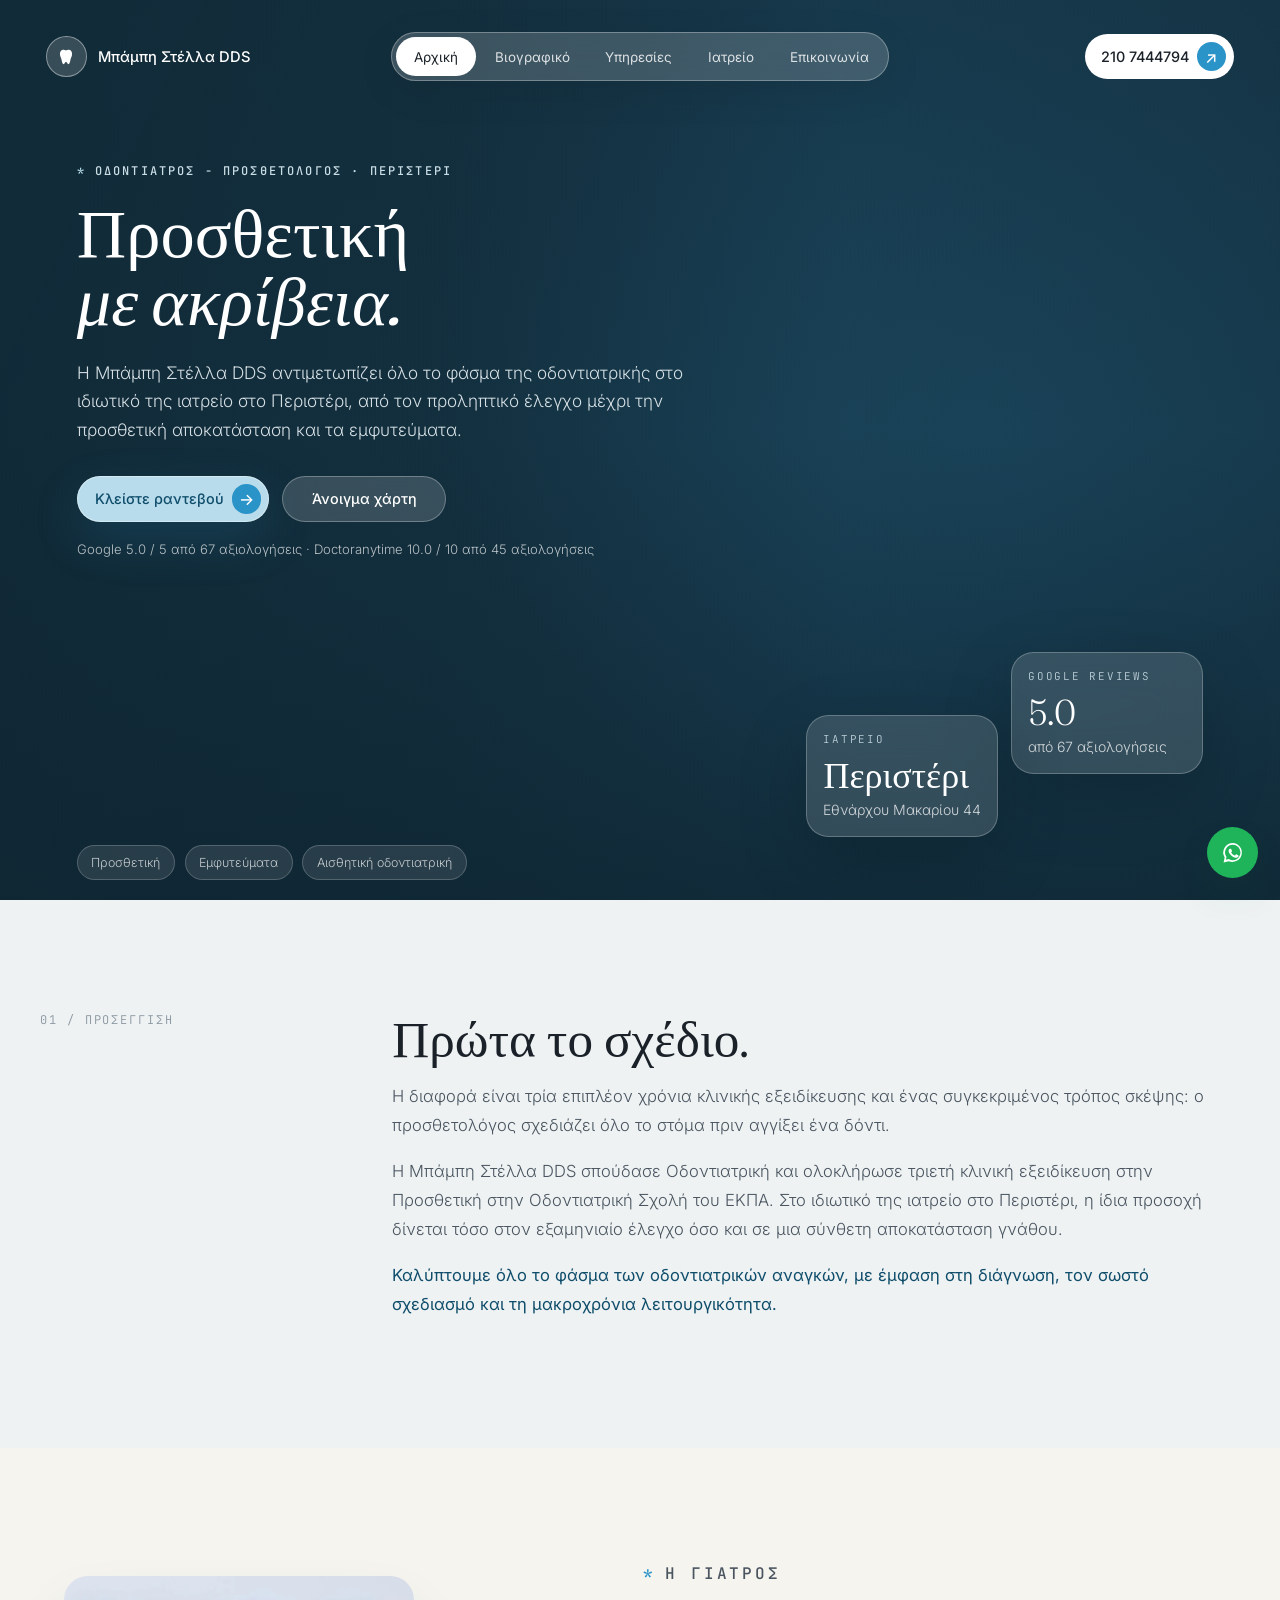
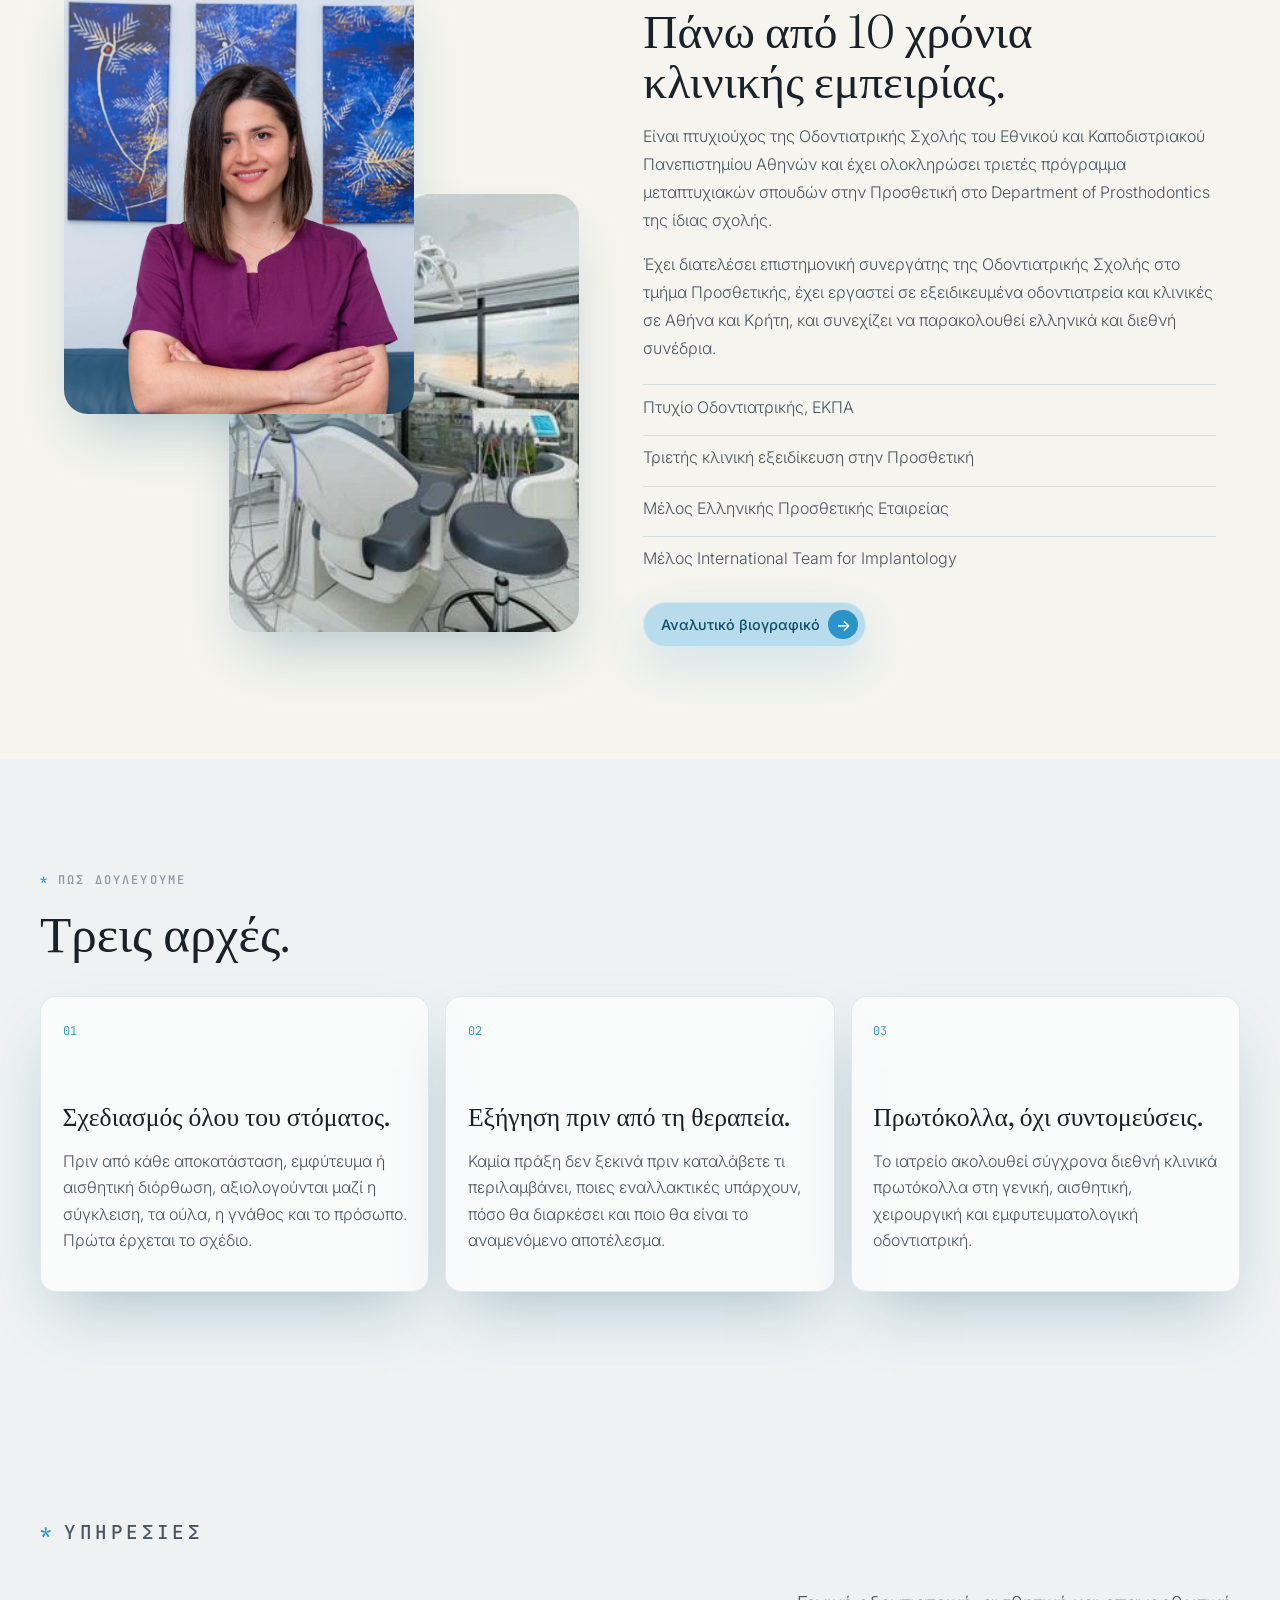
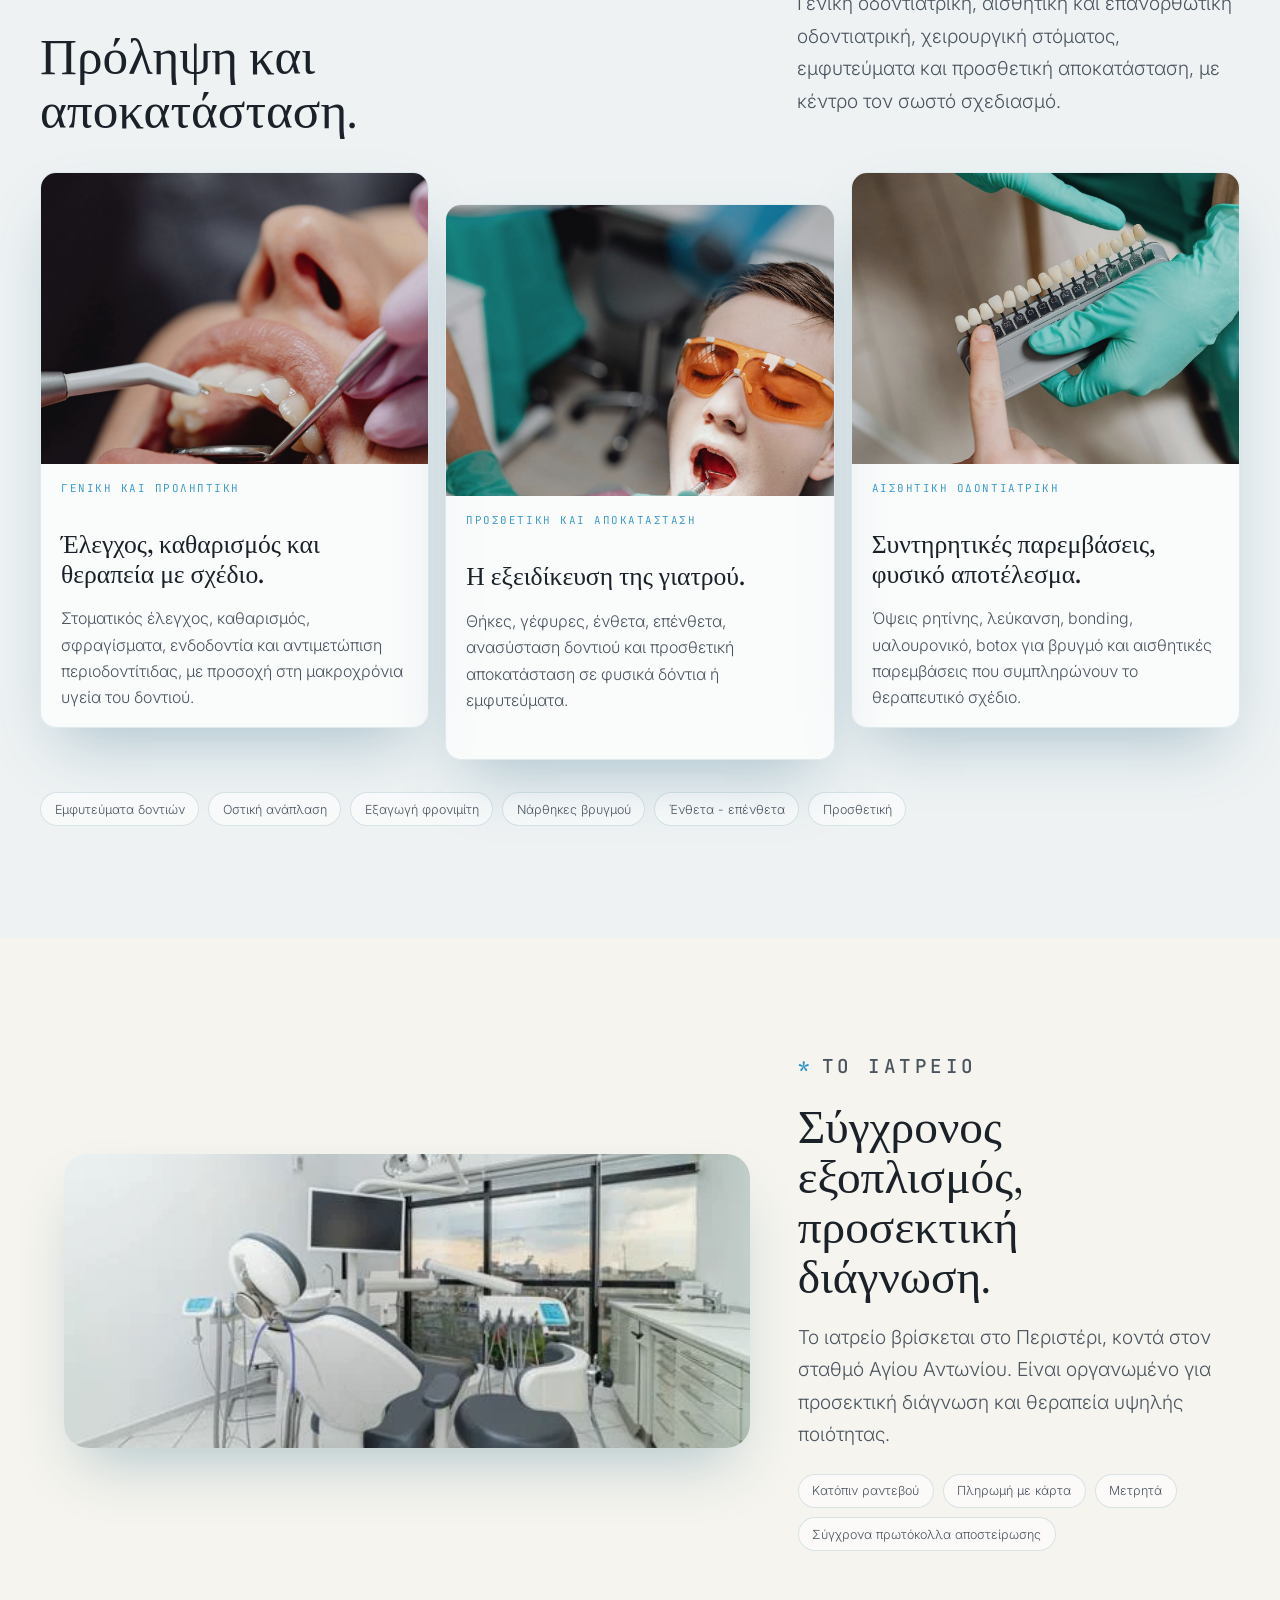
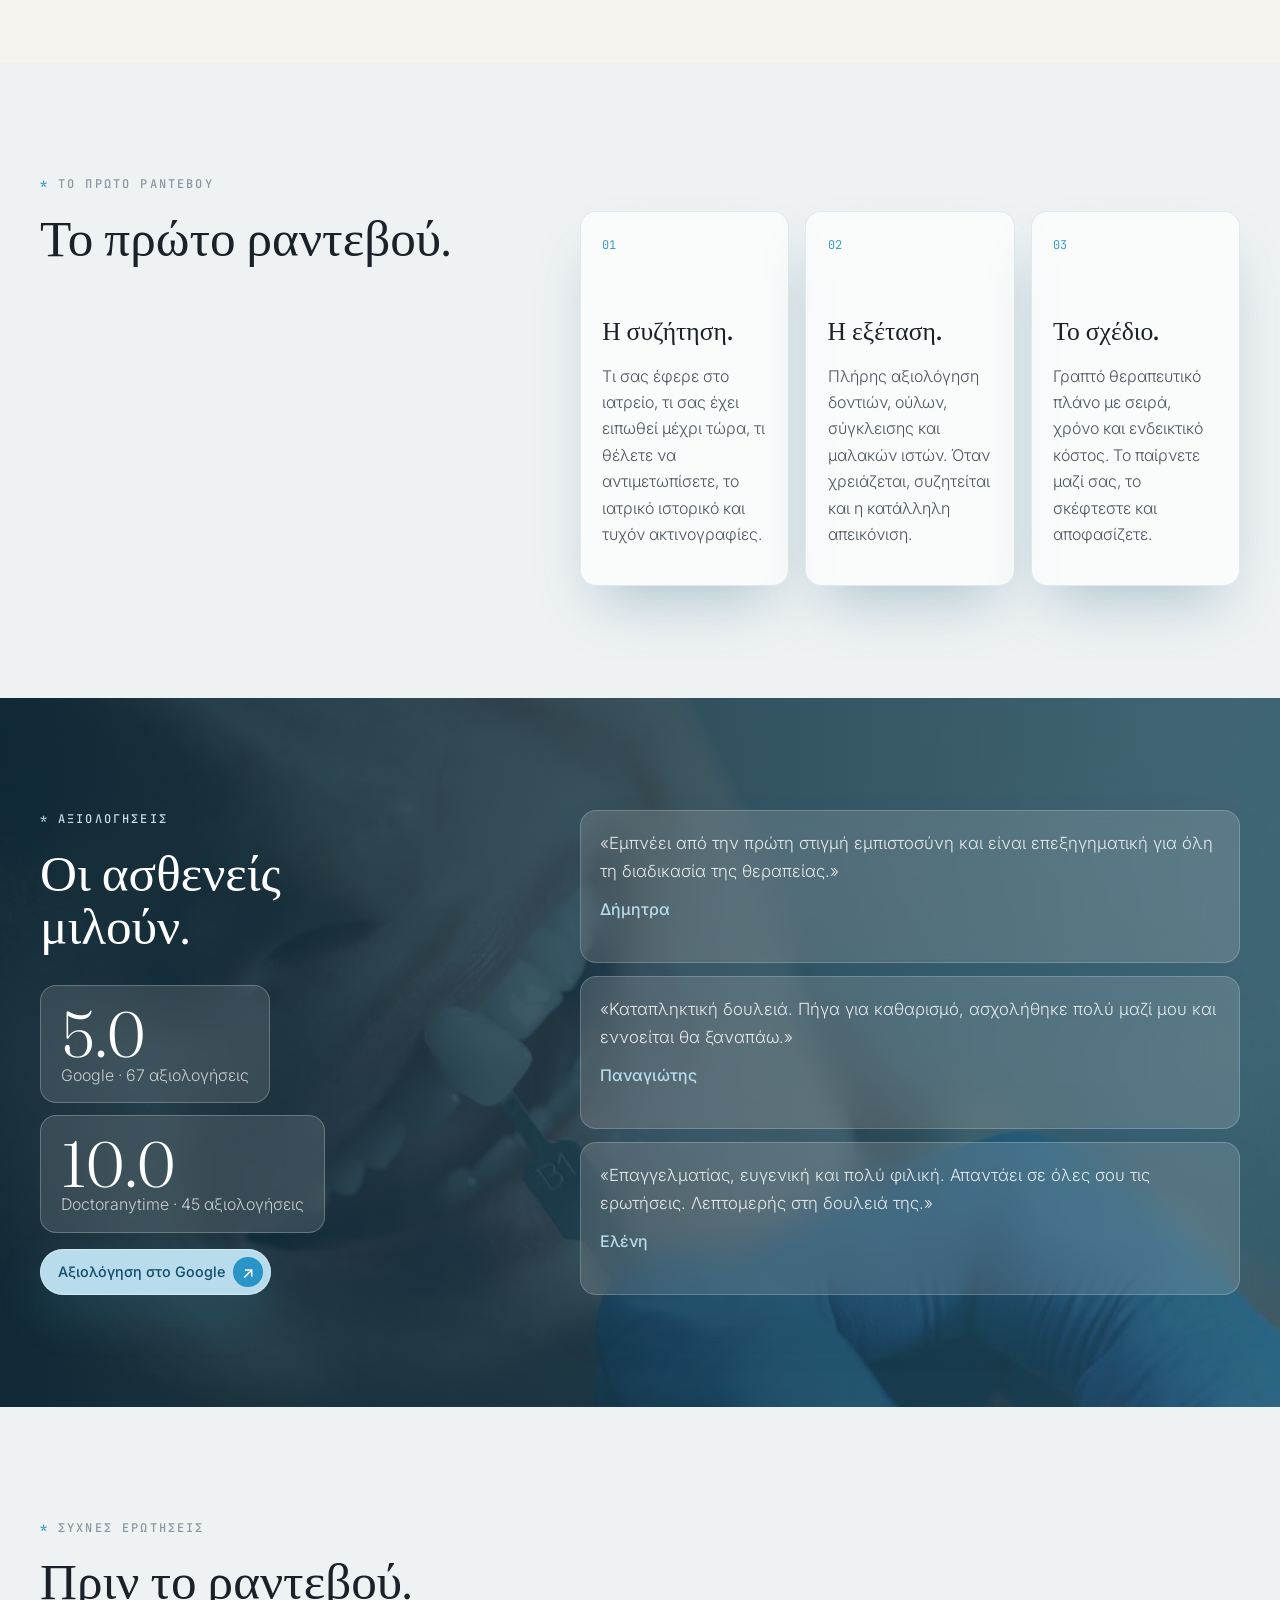
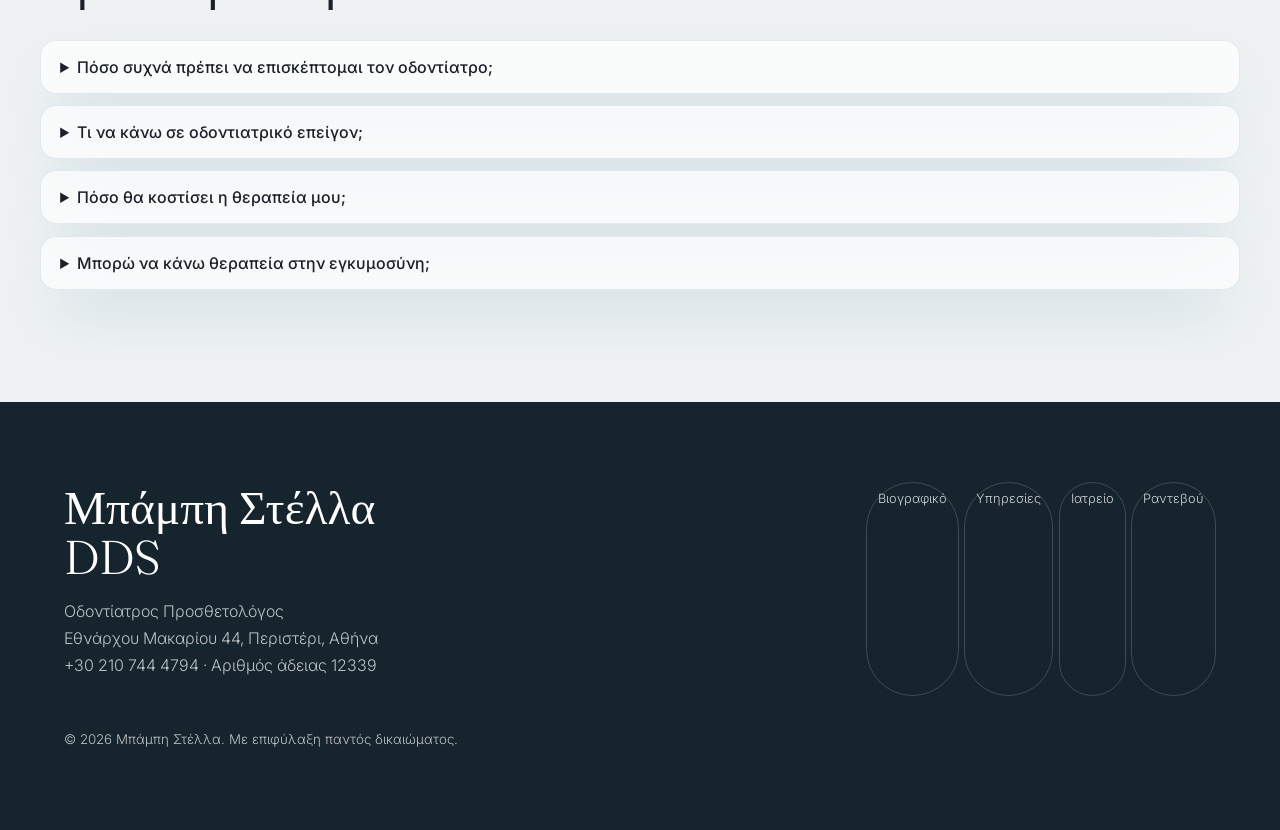
==== commit d438c749: "Update practice section copy" ====
--- a/index.html
+++ b/index.html
@@ -41,8 +41,11 @@
           <a href="contact.html">Επικοινωνία</a>
         </nav>
         <button class="nav-toggle" type="button" aria-label="Άνοιγμα μενού" aria-expanded="false" data-nav-toggle>
-          <span></span>
-          <span></span>
+          <span class="nav-toggle__label">Μενού</span>
+          <span class="nav-toggle__icon" aria-hidden="true">
+            <span class="nav-toggle__line"></span>
+            <span class="nav-toggle__line"></span>
+          </span>
         </button>
 
         <a class="topbar__cta" href="tel:+302107444794">
@@ -208,9 +211,9 @@
       </div>
       <div class="practice-copy">
         <p class="eyebrow eyebrow--dark">Το ιατρείο</p>
-        <h2 id="practice-title">Το ιατρείο στο Περιστέρι.</h2>
+        <h2 id="practice-title">Σύγχρονος εξοπλισμός, προσεκτική διάγνωση.</h2>
         <p>
-          Το ιατρείο βρίσκεται στο Περιστέρι, κοντά στον σταθμό Αγίου Αντωνίου. Είναι οργανωμένο για προσεκτική διάγνωση, καθαρή εξήγηση και θεραπεία υψηλής ποιότητας.
+          Το ιατρείο βρίσκεται στο Περιστέρι, κοντά στον σταθμό Αγίου Αντωνίου. Είναι οργανωμένο για προσεκτική διάγνωση και θεραπεία υψηλής ποιότητας.
         </p>
         <div class="detail-grid">
           <span>Κατόπιν ραντεβού</span>
--- a/styles.css
+++ b/styles.css
@@ -228,27 +228,58 @@
 
 .nav-toggle {
   display: none;
-  width: 2.75rem;
-  height: 2.75rem;
-  place-items: center;
+  position: relative;
+  align-items: center;
+  justify-content: center;
+  gap: 0.55rem;
+  min-width: 5.65rem;
+  height: 2.72rem;
+  padding: 0.42rem 0.56rem 0.42rem 0.92rem;
   border: 1px solid rgba(255, 255, 255, 0.3);
-  border-radius: 50%;
+  border-radius: var(--radius-pill);
   background: rgba(255, 255, 255, 0.18);
   color: white;
+  box-shadow: 0 16px 38px -24px rgba(0, 0, 0, 0.52);
   backdrop-filter: blur(18px);
   cursor: pointer;
-}
-
-.nav-toggle span {
+  transition: background 240ms ease, border-color 240ms ease, transform 240ms ease;
+}
+
+.nav-toggle__label {
+  color: currentColor;
+  font-size: 0.78rem;
+  font-weight: 500;
+  line-height: 1;
+}
+
+.nav-toggle__icon {
+  position: relative;
+  display: grid;
+  width: 1.7rem;
+  aspect-ratio: 1;
+  place-items: center;
+  border-radius: 50%;
+  background: rgba(255, 255, 255, 0.22);
+}
+
+.nav-toggle__line {
+  position: absolute;
+  left: 50%;
+  top: 50%;
   display: block;
-  width: 1rem;
-  height: 1px;
+  width: 0.88rem;
+  height: 2px;
+  border-radius: 999px;
   background: currentColor;
-  transition: transform 260ms ease;
-}
-
-.nav-toggle span + span {
-  margin-top: -0.45rem;
+  transition: transform 260ms ease, width 260ms ease;
+}
+
+.nav-toggle__line:first-child {
+  transform: translate(-50%, calc(-50% - 0.22rem));
+}
+
+.nav-toggle__line:last-child {
+  transform: translate(-50%, calc(-50% + 0.22rem));
 }
 
 .nav-toggle--dark {
@@ -257,14 +288,24 @@
   color: var(--color-ink);
 }
 
-.topbar.is-menu-open .nav-toggle span:first-child,
-.contact-header.is-menu-open .nav-toggle span:first-child {
-  transform: translateY(0.27rem) rotate(45deg);
-}
-
-.topbar.is-menu-open .nav-toggle span:last-child,
-.contact-header.is-menu-open .nav-toggle span:last-child {
-  transform: translateY(-0.27rem) rotate(-45deg);
+.nav-toggle--dark .nav-toggle__icon {
+  background: var(--color-sky-50);
+}
+
+.topbar.is-menu-open .nav-toggle,
+.contact-header.is-menu-open .nav-toggle {
+  background: white;
+  color: var(--color-ink);
+}
+
+.topbar.is-menu-open .nav-toggle__line:first-child,
+.contact-header.is-menu-open .nav-toggle__line:first-child {
+  transform: translate(-50%, -50%) rotate(45deg);
+}
+
+.topbar.is-menu-open .nav-toggle__line:last-child,
+.contact-header.is-menu-open .nav-toggle__line:last-child {
+  transform: translate(-50%, -50%) rotate(-45deg);
 }
 
 .topbar__cta,
@@ -1396,17 +1437,19 @@
     display: grid;
     grid-template-columns: minmax(0, 1fr) auto;
     align-items: center;
+    gap: 0.75rem;
     position: relative;
   }
 
   .topbar {
-    left: max(1rem, 5vw);
-    right: max(1rem, 5vw);
+    left: 0;
+    right: 0;
     width: auto;
+    padding-inline: max(1.4rem, 8vw);
   }
 
   .contact-header {
-    width: calc(100% - (max(1rem, 5vw) * 2));
+    width: calc(100% - (max(1.4rem, 8vw) * 2));
   }
 
   .topbar .brand,
@@ -1417,6 +1460,7 @@
   .nav-toggle {
     justify-self: end;
     flex: 0 0 auto;
+    margin-right: 0;
   }
 
   .brand__text {
@@ -1429,24 +1473,47 @@
   }
 
   .nav-pill {
-    position: absolute;
-    top: calc(100% + 0.65rem);
-    right: 0;
+    position: fixed;
+    top: 4.85rem;
+    left: max(1.4rem, 8vw);
+    right: max(1.4rem, 8vw);
+    z-index: 30;
     display: none;
-    width: min(15.5rem, calc(100vw - 2rem));
+    width: auto;
     max-width: none;
     flex-direction: column;
     align-items: stretch;
-    padding: 0.45rem;
-    border-radius: 1rem;
+    gap: 0.22rem;
+    padding: 0.5rem;
+    border: 1px solid rgba(42, 104, 131, 0.14);
+    border-radius: 1.15rem;
+    background: rgba(255, 255, 255, 0.94);
+    box-shadow: 0 24px 60px -30px rgba(9, 28, 38, 0.55);
+    backdrop-filter: blur(20px);
     overflow: visible;
   }
 
   .nav-pill a {
     min-width: 0;
-    padding: 0.82rem 0.95rem;
+    padding: 0.88rem 1rem;
+    border-radius: 0.78rem;
+    color: var(--color-ink-soft);
     font-size: 0.86rem;
+    font-weight: 500;
     text-align: left;
+  }
+
+  .nav-pill a:hover,
+  .nav-pill a:focus-visible {
+    color: var(--color-ink);
+    background: var(--color-sky-50);
+    transform: none;
+  }
+
+  .nav-pill .is-active,
+  .nav-pill--light .is-active {
+    background: var(--color-ink);
+    color: white;
   }
 
   .topbar.is-menu-open .nav-pill,
@@ -1455,7 +1522,7 @@
   }
 
   .nav-toggle {
-    display: grid;
+    display: inline-flex;
   }
 
   .hero__content {
@@ -1592,10 +1659,6 @@
     font-size: clamp(2.4rem, 10vw, 2.9rem);
   }
 
-  .contact-header {
-    flex-direction: column;
-  }
-
   .nav-pill--light {
     max-width: 100%;
   }
